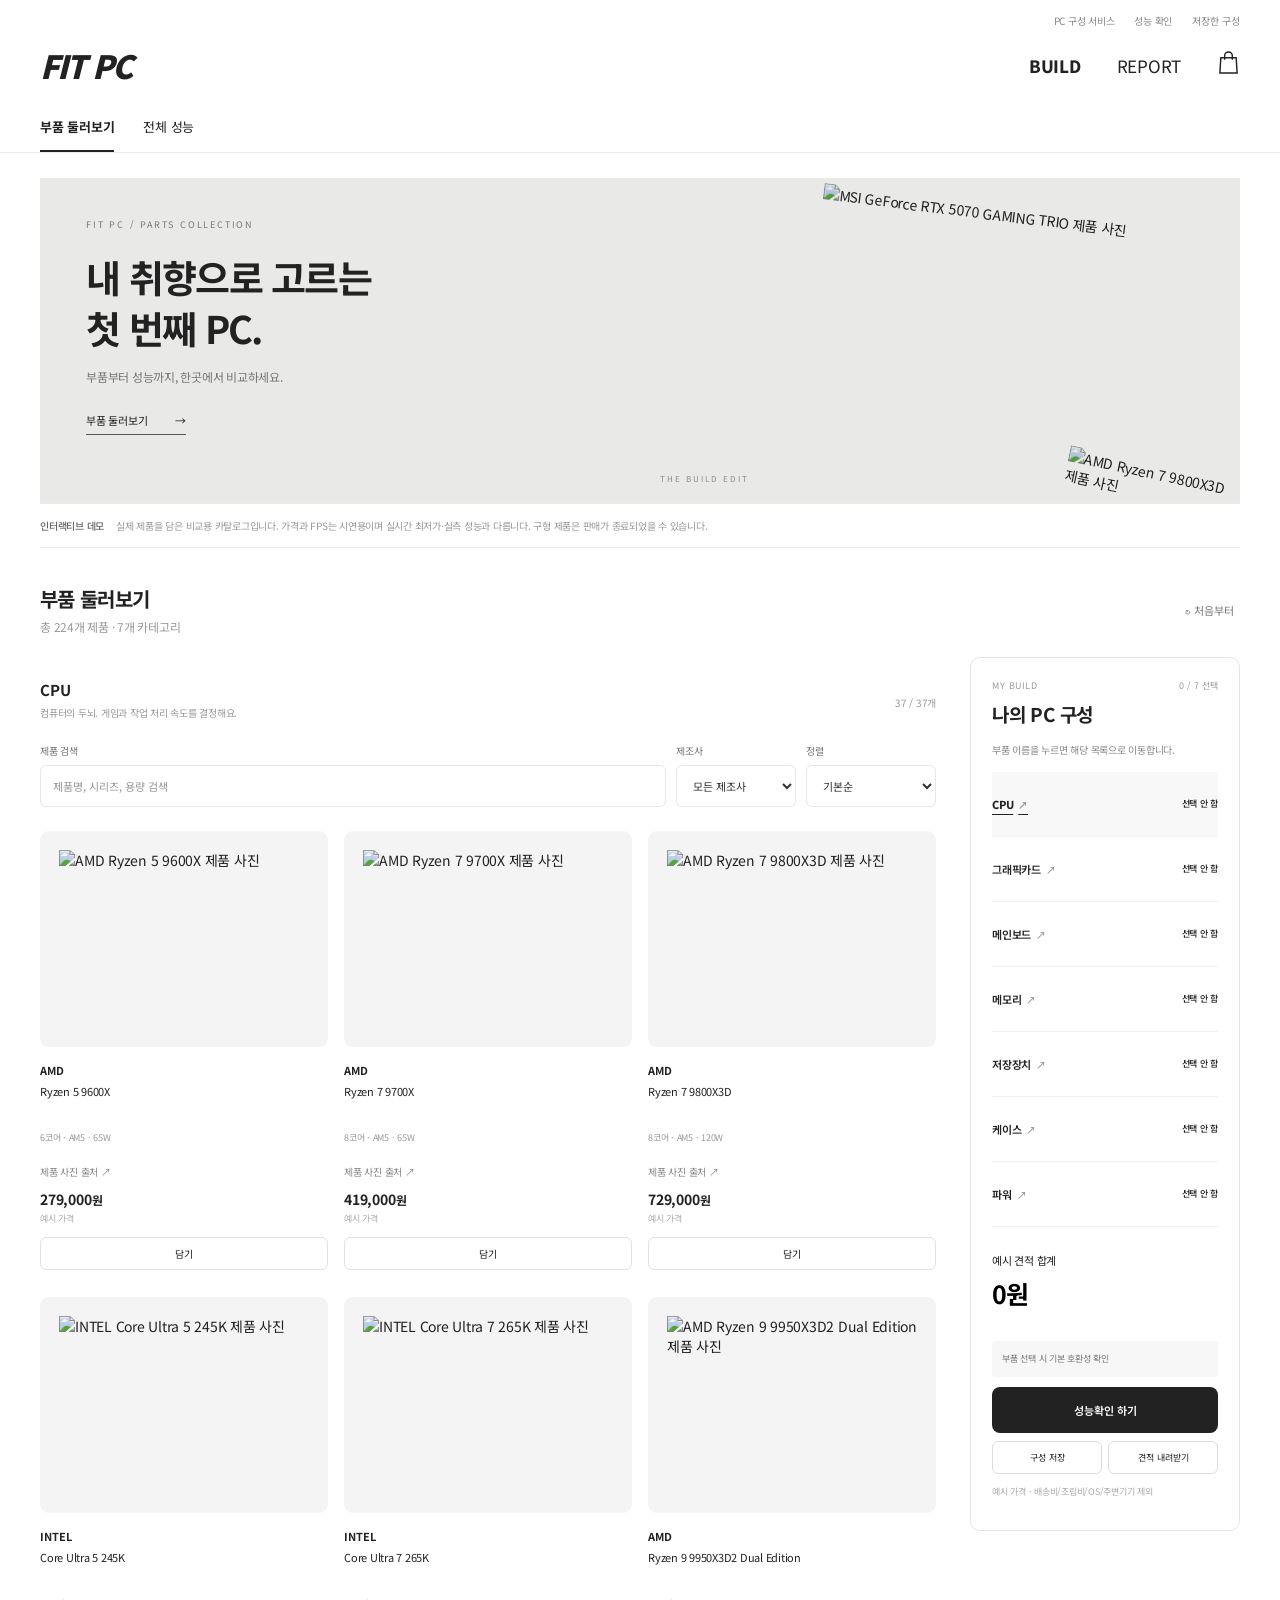
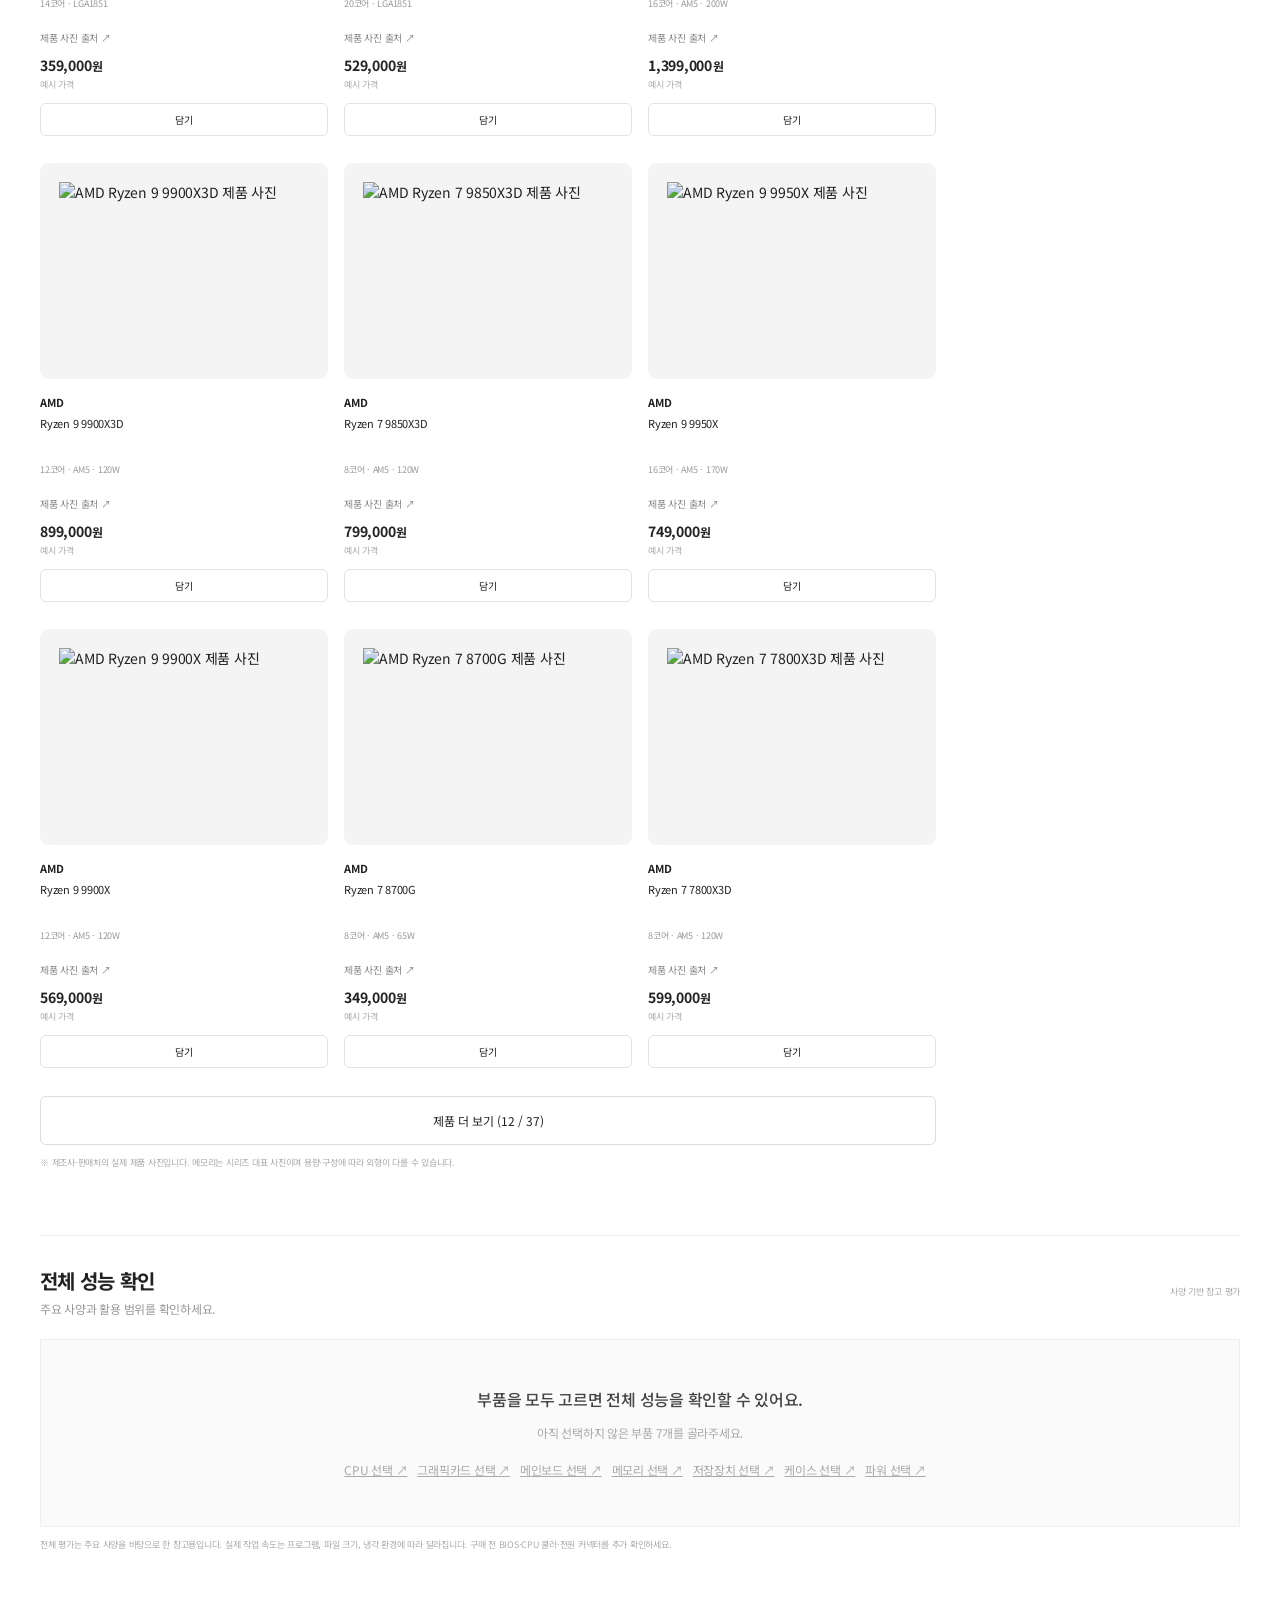
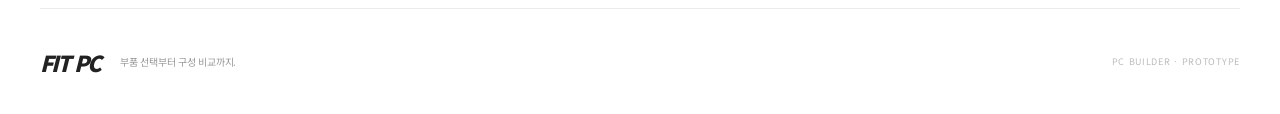
==== index.html @ c2342e5c "Add FIT PC builder and performance overview" ====
<!doctype html><html lang="ko"><head><meta charset="UTF-8"><meta name="viewport" content="width=device-width,initial-scale=1"><title>FIT PC — 나에게 맞는 컴퓨터</title><meta name="description" content="부품 선택부터 게임 성능까지, 나에게 맞는 컴퓨터를 한눈에 구성하세요."><link rel="stylesheet" href="shop.css"></head><body>
<div class="utility"><span>PC 구성 서비스</span><a href="#analysis">성능 확인</a><button id="load">저장한 구성</button></div><header><a class="logo" href="#">FIT PC</a><nav><a class="current" href="#builder">BUILD</a><a href="#analysis">REPORT</a><a href="#selected" aria-label="나의 구성 보기"><svg width="23" height="25" viewBox="0 0 24 26" fill="none" stroke="currentColor" stroke-width="1.5"><path d="M4 8h16l1 16H3L4 8Z"/><path d="M8 10V6a4 4 0 0 1 8 0v4"/></svg></a></nav></header><div class="subnav"><a class="current" href="#builder">부품 둘러보기</a><a href="#analysis">전체 성능</a></div><main><section class="hero"><div class="hero-copy"><p class="edition">FIT PC / PARTS COLLECTION</p><h1>내 취향으로 고르는<br>첫 번째 PC.</h1><p>부품부터 성능까지, 한곳에서 비교하세요.</p><a href="#builder">부품 둘러보기 <span>→</span></a></div><div class="hero-products"><img class="banner-gpu" src="images/gpu-2-photo.png" alt="MSI GeForce RTX 5070 GAMING TRIO 제품 사진"><img class="banner-cpu" src="images/cpu-2-photo.png" alt="AMD Ryzen 7 9800X3D 제품 사진"><span>THE BUILD EDIT</span></div></section><div class="demo"><b>인터랙티브 데모</b><span>실제 제품을 담은 비교용 카탈로그입니다. 가격과 FPS는 시연용이며 실시간 최저가·실측 성능과 다릅니다. 구형 제품은 판매가 종료되었을 수 있습니다.</span></div>

<section id="builder"><div class="section-title"><div><span class="step">01</span><h2>부품 둘러보기</h2><p><span id="catalogSize"></span></p></div><button class="text-button" id="reset">↻ 처음부터</button></div><div class="build-layout"><div id="catalogPanel"><div class="catalog-heading"><div><h3 id="categoryTitle" tabindex="-1"></h3><p id="categoryHelp"></p></div><span id="productCount" aria-live="polite"></span></div><div class="catalog-controls"><label class="search-field"><span>제품 검색</span><input id="productSearch" type="search" placeholder="제품명, 시리즈, 용량 검색" autocomplete="off"></label><label><span>제조사</span><select id="brandFilter"><option value="all">모든 제조사</option></select></label><label><span>정렬</span><select id="sortOrder"><option value="default">기본순</option><option value="low">가격 낮은순</option><option value="high">가격 높은순</option><option value="name">제품명순</option></select></label></div><div id="cards" class="cards"></div><button id="moreProducts" class="more-products" hidden>제품 더 보기</button><p class="caption">※ 제조사·판매처의 실제 제품 사진입니다. 메모리는 시리즈 대표 사진이며 용량·구성에 따라 외형이 다를 수 있습니다.</p></div><aside><div class="summary-head"><span>MY BUILD</span><span id="count"></span></div><h3>나의 PC 구성</h3><p class="build-hint">부품 이름을 누르면 해당 목록으로 이동합니다.</p><div id="selected"></div><div class="total"><span>예시 견적 합계</span><strong id="total"></strong></div><div id="compatibility"></div><button class="primary full" id="report">성능확인 하기</button><div class="aside-actions"><button id="save">구성 저장</button><button id="download">견적 내려받기</button></div><p class="caption">예시 가격 · 배송비/조립비/OS/주변기기 제외</p></aside></div></section>
<section id="analysis"><div class="section-title"><div><span class="step">02</span><h2>전체 성능 확인</h2><p>주요 사양과 활용 범위를 확인하세요.</p></div><span class="report-label">사양 기반 참고 평가</span></div><div id="reportContent"></div><details id="gameDetails" class="game-details" hidden><summary>게임 성능 확인<span>해상도·화질별 예시 FPS 보기</span></summary><div class="game-details-body"><div class="report-settings"><label>해상도 <select id="resolution"><option value="1080">FHD · 1920 × 1080</option><option value="1440" selected>QHD · 2560 × 1440</option><option value="2160">4K · 3840 × 2160</option></select></label><label>그래픽 설정 <select id="quality"><option value="low">낮음</option><option value="high" selected>높음</option><option value="ultra">울트라</option></select></label></div><div id="gameContent"></div><p class="caption">FPS는 시연용 계산값이며 실측 벤치마크가 아닙니다. 레이트레이싱·업스케일링·프레임 생성 미적용 가정. 드라이버·게임 버전·발열에 따라 실제 성능은 달라집니다.</p></div></details><p class="caption">전체 평가는 주요 사양을 바탕으로 한 참고용입니다. 실제 작업 속도는 프로그램, 파일 크기, 냉각 환경에 따라 달라집니다. 구매 전 BIOS·CPU 쿨러·전원 커넥터를 추가 확인하세요.</p></section>
<footer><a class="logo" href="#">FIT PC</a><p>부품 선택부터 구성 비교까지.</p><span>PC BUILDER · PROTOTYPE</span></footer></main><div id="toast" role="status"></div><script src="photos.js"></script><script src="catalog-extra.js"></script><script src="catalog-legacy.js"></script><script src="app.js"></script></body></html>
---- shop.css ----
@import url('https://fonts.googleapis.com/css2?family=Noto+Sans+KR:wght@400;500;600;700;800;900&display=swap');
:root{--ink:#222;--muted:#8a8a8a;--line:#ebebeb;--accent:#ef6253}*{box-sizing:border-box}html{scroll-behavior:smooth;scroll-padding-top:28px}body{margin:0;color:var(--ink);background:white;font:14px 'Noto Sans KR',sans-serif;letter-spacing:-.25px}button,input,select{font:inherit;color:inherit}button,a,select,input{touch-action:manipulation}button{cursor:pointer}a{text-decoration:none;color:inherit}button:focus-visible,a:focus-visible,input:focus-visible,select:focus-visible{outline:2px solid #555;outline-offset:4px}button{background:none;border:0}header,.utility,.subnav,main{max-width:1280px;margin:auto;padding-left:40px;padding-right:40px}.utility{display:flex;justify-content:flex-end;gap:20px;padding-top:10px;font-size:10px;color:#888;align-items:center;height:30px}.utility button{font-size:10px;color:#888;padding:0}header{display:flex;justify-content:space-between;align-items:center;height:70px}.logo{font-size:32px;letter-spacing:-1.8px;font-style:italic;font-weight:900;line-height:1}nav{display:flex;align-items:center;gap:36px;font-size:17px}nav .current{font-weight:800}.subnav{display:flex;gap:29px;height:53px;align-items:stretch;font-size:13px}.subnav a{display:flex;align-items:center;position:relative}.subnav .current{font-weight:700}.subnav .current:after{content:'';height:3px;background:#222;position:absolute;bottom:0;left:0;right:0}.subnav:after{content:'';position:absolute;left:0;right:0;top:152px;border-bottom:1px solid var(--line)}.hero{margin-top:25px;height:325px;background:#e9e9e7;display:grid;grid-template-columns:1fr 1fr;position:relative;overflow:hidden}.hero-copy{padding:40px 0 35px 46px;position:relative;z-index:1}.edition{font-size:9px;letter-spacing:1.8px;margin:0 0 20px;color:#777}h1{font-size:38px;letter-spacing:-1.7px;line-height:1.35;margin:0 0 14px;font-weight:700}.hero-copy>p:not(.edition){font-size:12px;color:#777;margin-bottom:24px}.hero-copy>a{font-size:11px;border-bottom:1px solid #555;padding-bottom:6px}.hero-copy>a span{margin-left:25px}.hero-products{position:relative}.banner-gpu{position:absolute;width:410px;top:30px;right:8px;transform:rotate(7deg)}.banner-cpu{position:absolute;width:175px;bottom:0;right:0;transform:rotate(12deg)}.hero-products>span{position:absolute;bottom:19px;left:20px;font-size:8px;letter-spacing:2px;color:#8a8a86}.category-rail{display:grid;grid-template-columns:repeat(7,minmax(0,1fr));gap:18px;padding:30px 45px}.category-rail button{padding:0;font-size:11px}.category-rail button>span{display:block;background:#f6f6f6;border-radius:50%;aspect-ratio:1;max-width:86px;margin:0 auto 10px;overflow:hidden}.category-rail img{width:100%;height:100%;object-fit:contain;transform:scale(.97)}.category-rail button:hover>span{background:#eaeaea}.demo{display:flex;gap:12px;border-top:1px solid var(--line);border-bottom:1px solid var(--line);padding:13px 0;font-size:10px;color:#999;line-height:1.7}.demo b{color:#666;font-weight:500;white-space:nowrap}.preferences{margin:35px 0 43px}.preferences>div:first-child{display:flex;gap:10px}.step{display:none}h2{font-size:20px;margin:0;letter-spacing:-.7px}h3{font-size:17px;margin:0}.pref-grid{display:grid;grid-template-columns:1.1fr 1fr 1fr 1fr;gap:20px;margin-top:20px}label{font-size:11px;color:#777;display:block}select{display:block;width:100%;border:1px solid #e1e1e1;border-radius:6px;background:white;padding:11px 13px;margin-top:9px;font-size:11px;color:#333}.budget-label{display:flex;align-items:center;justify-content:space-between;margin:7px 0}.budget-label strong{font-size:18px;color:#222}.budget-label>span{font-size:10px;color:#aaa}input[type=range]{width:100%;accent-color:#222;height:4px;margin-top:7px}.section-title{display:flex;align-items:center;justify-content:space-between;margin-bottom:22px}.section-title p{color:#999;font-size:12px;margin:5px 0 0}.text-button{font-size:11px;color:#777}.build-layout{display:grid;grid-template-columns:minmax(0,1fr) 270px;gap:34px}.build-layout>div{min-width:0}.tabs{display:flex;gap:21px;border-bottom:1px solid var(--line);overflow:auto;scrollbar-width:none}.tabs button{white-space:nowrap;padding:0 0 14px;font-size:12px;color:#888;position:relative}.tabs button.active{font-weight:700;color:#222}.tabs button.active:after{content:'';position:absolute;bottom:0;left:0;right:0;height:2px;background:#222}.tick{font-size:9px;margin-left:3px;color:#222}.catalog-heading{display:flex;align-items:center;justify-content:space-between;margin:22px 0 18px}.catalog-heading h3{font-size:15px}.catalog-heading p{color:#999;font-size:10px;margin:5px 0}.catalog-heading>span{font-size:10px;color:#999}.cards{display:grid;grid-template-columns:repeat(3,minmax(0,1fr));gap:27px 16px}.card{min-width:0;position:relative}.product-art{background:#f4f4f4;aspect-ratio:1;border-radius:9px;overflow:hidden;margin-bottom:12px;position:relative;border:1px solid transparent;display:flex;align-items:center;justify-content:center}.product-art img{width:100%;height:100%;object-fit:contain;transition:transform .2s}.card:hover .product-art img{transform:scale(1.05)}.card.chosen .product-art{border-color:#777;background:#efefef}.card.chosen .product-art:after{content:'✓';position:absolute;right:10px;top:10px;border-radius:50%;background:#222;color:white;width:20px;height:20px;text-align:center;line-height:20px;font-size:11px}.brand{font-size:11px;font-weight:700;letter-spacing:0;color:#222}.card h4{font-size:11px;font-weight:400;margin:5px 0 4px;line-height:1.6;min-height:35px}.spec{font-size:9px;color:#999;min-height:26px;line-height:1.7}.price{font-size:14px;font-weight:700;margin:10px 0 2px}.price small{font-size:12px;margin-left:1px;font-weight:700}.price:after{content:'예시 가격';display:block;color:#aaa;font-size:9px;font-weight:400;margin-top:3px}.card button{border:1px solid #e2e2e2;border-radius:6px;width:100%;padding:8px;font-size:10px;margin-top:10px}.card button:hover{border-color:#222}.card.chosen button{background:#222;border-color:#222;color:white}.caption{font-size:9px;color:#aaa;line-height:1.9}.cards+.caption{margin-top:20px}aside{border:1px solid #e5e5e5;border-radius:10px;padding:21px;align-self:start;position:sticky;top:20px}.summary-head{font-size:9px;color:#999;display:flex;justify-content:space-between;margin-bottom:8px;letter-spacing:.5px}.summary-head span:last-child{letter-spacing:0}aside h3{font-size:19px;margin-bottom:20px}.selected-row{display:flex;gap:5px;align-items:center;border-bottom:1px solid #f2f2f2;padding:12px 0}.selected-row>span{font-size:9px;width:47px;color:#999;flex-shrink:0}.selected-row strong{font-size:9px;flex:1;font-weight:500;text-align:right;line-height:1.7}.selected-row button{padding:0;color:#aaa}.total{padding:22px 0 15px}.total>span{font-size:11px}.total>strong{display:block;font-size:25px;color:var(--accent);margin:6px 0;letter-spacing:-.8px}.meter{background:#f0f0f0;height:3px;border-radius:3px;overflow:hidden;margin:12px 0}.meter>div{height:100%}.total>small{font-size:9px;color:#999}.compat{background:#f7f7f7;border-radius:4px;padding:10px;font-size:9px;color:#777;line-height:1.8;margin-bottom:8px}.compat.warn{background:#fff5f3;color:#bb6558}.primary{display:flex;align-items:center;justify-content:center;background:#222;color:white;border-radius:8px;padding:15px;font-size:11px;font-weight:600}.full{width:100%;margin-top:10px}.aside-actions{display:flex;gap:6px;margin-top:8px}.aside-actions button{border:1px solid #ddd;border-radius:6px;flex:1;padding:9px 0;font-size:9px}.aside-actions button:hover{background:#f5f5f5}#analysis{margin-top:55px;border-top:1px solid var(--line);padding-top:30px}#analysis .section-title label{min-width:110px}.empty-report{text-align:center;background:#fafafa;border:1px solid #eee;padding:45px 20px;color:#aaa;font-size:12px;line-height:1.8}.empty-report b{display:block;font-size:16px;color:#444;margin-bottom:8px;font-weight:500}.report-grid{display:grid;grid-template-columns:1.1fr 1fr;gap:35px}.games,.review{border:1px solid #eee;border-radius:8px;padding:25px}.games h3,.review h3{font-size:15px;margin-bottom:10px}.report-label{font-size:9px;color:#aaa;font-weight:400}.game{margin:23px 0}.game-head{display:flex;align-items:center;justify-content:space-between;font-size:11px}.game-head strong{font-size:16px}.game-head small{font-size:9px;font-weight:400;color:#aaa}.game-bar{height:4px;background:#f1f1f1;margin-top:10px;border-radius:4px}.game-bar div{height:100%;background:#555;border-radius:4px}.review ol{list-style:none;counter-reset:lines;padding:0;margin:0}.review li{counter-increment:lines;padding:13px 0;border-bottom:1px solid #eee;font-size:11px;line-height:1.8;display:flex;gap:12px}.review li:last-child{border:0}.review li:before{content:'0' counter(lines);font-size:9px;color:#aaa}footer{border-top:1px solid var(--line);display:flex;align-items:center;gap:20px;padding:35px 0;margin-top:55px}footer .logo{font-size:22px}footer p{font-size:10px;color:#999}footer>span{margin-left:auto;font-size:9px;color:#bbb;letter-spacing:.7px}#toast{position:fixed;bottom:25px;left:50%;transform:translateX(-50%);background:#222;color:white;padding:13px 24px;border-radius:6px;z-index:20;font-size:11px;display:none;max-width:90%;text-align:center}#toast.show{display:block}@media(min-width:1400px){.hero{height:350px}.banner-gpu{width:450px}.hero-copy{padding-top:48px}}@media(max-width:1000px){.build-layout{grid-template-columns:minmax(0,1fr) 245px;gap:23px}.tabs{gap:16px}.cards{grid-template-columns:repeat(2,minmax(0,1fr))}.hero{height:300px}.hero-copy{padding-left:30px}h1{font-size:33px}.banner-gpu{width:330px;top:50px;right:-20px}.banner-cpu{width:145px}.category-rail{padding:25px 10px;gap:14px}.pref-grid{gap:14px}}@media(max-width:650px){header,.utility,.subnav,main{padding-left:20px;padding-right:20px}.utility{height:27px;font-size:9px;gap:15px}.utility button{font-size:9px}.utility>span{display:none}header{height:59px}.logo{font-size:29px}nav{font-size:13px;gap:20px}nav svg{width:20px}.subnav{height:47px;font-size:12px;gap:25px}.subnav:after{top:132px}.hero{margin-top:18px;height:265px;grid-template-columns:1fr .5fr}.hero-copy{padding:30px 0 0 24px}.edition{font-size:7px;letter-spacing:.8px;margin-bottom:17px}h1{font-size:27px;letter-spacing:-1px}.hero-copy>p:not(.edition){font-size:10px;max-width:170px;line-height:1.8;margin-bottom:20px}.hero-copy>a{font-size:10px}.banner-gpu{width:230px;top:125px;right:-52px;transform:rotate(-7deg);opacity:.95}.banner-cpu{width:100px;bottom:105px;right:-9px}.hero-products>span{display:none}.category-rail{display:flex;gap:17px;overflow-x:auto;padding:22px 0;scrollbar-width:none}.category-rail button{flex:0 0 58px;font-size:10px}.category-rail button>span{height:58px;width:58px;margin-bottom:8px}.demo{font-size:9px;gap:9px;padding:11px 0}.demo b{font-size:9px}.preferences{margin:29px 0 35px}.pref-grid{grid-template-columns:1fr 1fr;gap:20px 16px}h2{font-size:18px}.section-title p{font-size:11px}.build-layout{grid-template-columns:1fr;gap:28px}.cards{grid-template-columns:repeat(2,minmax(0,1fr));gap:26px 14px}.tabs{gap:22px}.tabs button{font-size:11px}.product-art{border-radius:7px}.card h4{font-size:11px}.catalog-heading{margin:20px 0 15px}.catalog-heading p{max-width:245px;line-height:1.8}.catalog-heading>span{white-space:nowrap}.price{font-size:14px}.card button{padding:10px}aside{position:static;padding:22px}.selected-row>span{font-size:11px;width:65px}.selected-row strong{font-size:11px}.selected-row button{padding:3px}.summary-head{font-size:10px}.compat{font-size:10px}.total>strong{font-size:29px}.aside-actions button{font-size:11px;padding:11px}.primary{font-size:12px}.report-grid{grid-template-columns:1fr;gap:15px}#analysis{margin-top:38px}#analysis .section-title{align-items:flex-start;gap:12px}#analysis .section-title label{min-width:85px;font-size:9px}#analysis select{padding:8px;font-size:10px;margin-top:5px}.games,.review{padding:21px}footer{gap:10px;flex-wrap:wrap;padding:30px 0}footer>span{display:none}footer p{font-size:9px}}

/* Product photography */
.total>strong{color:#000}.product-art img{object-fit:contain;padding:18px;box-sizing:border-box;mix-blend-mode:multiply}.category-rail img{object-fit:contain;padding:8px;box-sizing:border-box;mix-blend-mode:multiply}.photo-source{display:block;font-size:10px;color:#888;margin:8px 0;text-decoration:none}.photo-source:hover{color:#222;text-decoration:underline}.hero-products img{object-fit:contain;mix-blend-mode:multiply}.card h4{min-height:38px;line-height:1.4}

/* Expanded catalogue */
.catalog-controls{display:grid;grid-template-columns:minmax(0,1fr) 120px 130px;gap:10px;margin:0 0 24px;align-items:end}.catalog-controls label{display:block;min-width:0}.catalog-controls label>span{display:block;font-size:10px;color:#777;margin-bottom:7px}.catalog-controls input,.catalog-controls select{width:100%;height:42px;border:1px solid #e7e7e7;border-radius:6px;background:#fff;padding:0 12px;min-width:0;font-size:11px}.catalog-controls select{margin:0}.catalog-controls input::placeholder{color:#999}.tab-count{font-size:9px;color:#999;margin-left:5px;font-weight:400}.tabs{gap:23px}.more-products{display:block;width:100%;border:1px solid #ddd;border-radius:6px;padding:15px;margin-top:28px;font-size:12px}.more-products[hidden]{display:none}.no-products{grid-column:1/-1;text-align:center;padding:65px 12px;color:#666;background:#fafafa;border-radius:8px}.no-products p{font-size:12px}.card h4{min-height:42px;overflow-wrap:anywhere}.product-art{aspect-ratio:4/3}.product-art img{height:100%;width:100%}#productCount{font-variant-numeric:tabular-nums}.cards{align-items:start}@media(max-width:680px){.catalog-controls{grid-template-columns:1fr 1fr;gap:12px}.search-field{grid-column:1/-1}.catalog-controls input,.catalog-controls select{font-size:12px;height:42px}.tabs{gap:18px}.tab-count{font-size:8px;margin-left:3px}.card h4{min-height:46px}.product-art img{padding:10px}}

/* Direct-to-parts flow */
#builder{margin-top:36px}.report-settings{display:flex;gap:16px;align-items:end}.report-settings label{display:flex;flex-direction:column;gap:7px;font-size:11px;color:#666}.report-settings select{width:170px;margin:0}#analysis .section-title{gap:20px;flex-wrap:wrap}.total{padding-bottom:24px}@media(max-width:680px){#builder{margin-top:26px}.report-settings{width:100%;gap:12px}.report-settings label{flex:1;min-width:0}.report-settings select{width:100%;font-size:11px}#analysis .section-title label{font-size:10px}}

/* Build navigation and performance overview */
.selected-row .part-link{flex:0 0 78px;font-size:11px;font-weight:600;padding:12px 4px 12px 0;display:flex;align-items:center;gap:5px;white-space:nowrap}.part-link>span{font-size:10px;color:#999}.part-link:hover{text-decoration:underline}.current-part .part-link{font-weight:800;text-decoration:underline;text-underline-offset:5px}.current-part{background:#f8f8f8}.selected-row strong{min-width:0;overflow-wrap:anywhere}.selected-row button[data-remove]{flex:0 0 20px;padding:4px}.build-hint{font-size:10px;line-height:1.7;color:#888;margin:-6px 0 14px}#catalogPanel{scroll-margin-top:24px}#categoryTitle:focus{outline:none}.overview-grid{display:grid;grid-template-columns:repeat(3,minmax(0,1fr));gap:14px;margin-bottom:20px}.overview-card{padding:24px;border:1px solid #e8e8e8;border-radius:8px}.overview-card>span{font-size:11px;color:#888}.overview-card h3{font-size:20px;margin:10px 0}.overview-card p{font-size:12px;line-height:1.9;color:#666;margin:0}.quick-review{padding:26px;background:#f7f7f7;border-radius:8px}.quick-review h3{margin:0 0 16px;font-size:18px}.quick-review ol{margin:0;padding-left:20px}.quick-review li{padding:6px 0;font-size:13px;line-height:1.9}.game-details{margin-top:20px;border:1px solid #e5e5e5;border-radius:8px}.game-details[hidden]{display:none}.game-details summary{cursor:pointer;padding:22px;font-weight:700;font-size:15px}.game-details summary>span{font-weight:400;font-size:11px;color:#888;margin-left:15px}.game-details-body{padding:0 22px 22px}.game-details .report-settings{margin:0 0 22px;justify-content:flex-start}.game-details .games{padding:0;border:0}.game-details .games h3{margin-top:0}.game-context{font-size:11px;color:#888;margin:12px 0}.empty-report a{display:inline-block;margin:16px 10px 0 0;text-decoration:underline;font-size:12px}.overview-note{font-size:11px;color:#888;margin:0 0 15px}@media(max-width:680px){.build-layout aside{grid-row:1}.overview-grid{grid-template-columns:1fr 1fr;gap:10px}.overview-card{padding:17px}.overview-card h3{font-size:17px}.overview-card p{font-size:11px}.game-details summary>span{display:block;margin:8px 0 0 17px}.quick-review{padding:20px}.quick-review li{font-size:12px}.selected-row .part-link{flex-basis:85px;font-size:12px}.build-hint{font-size:11px}}
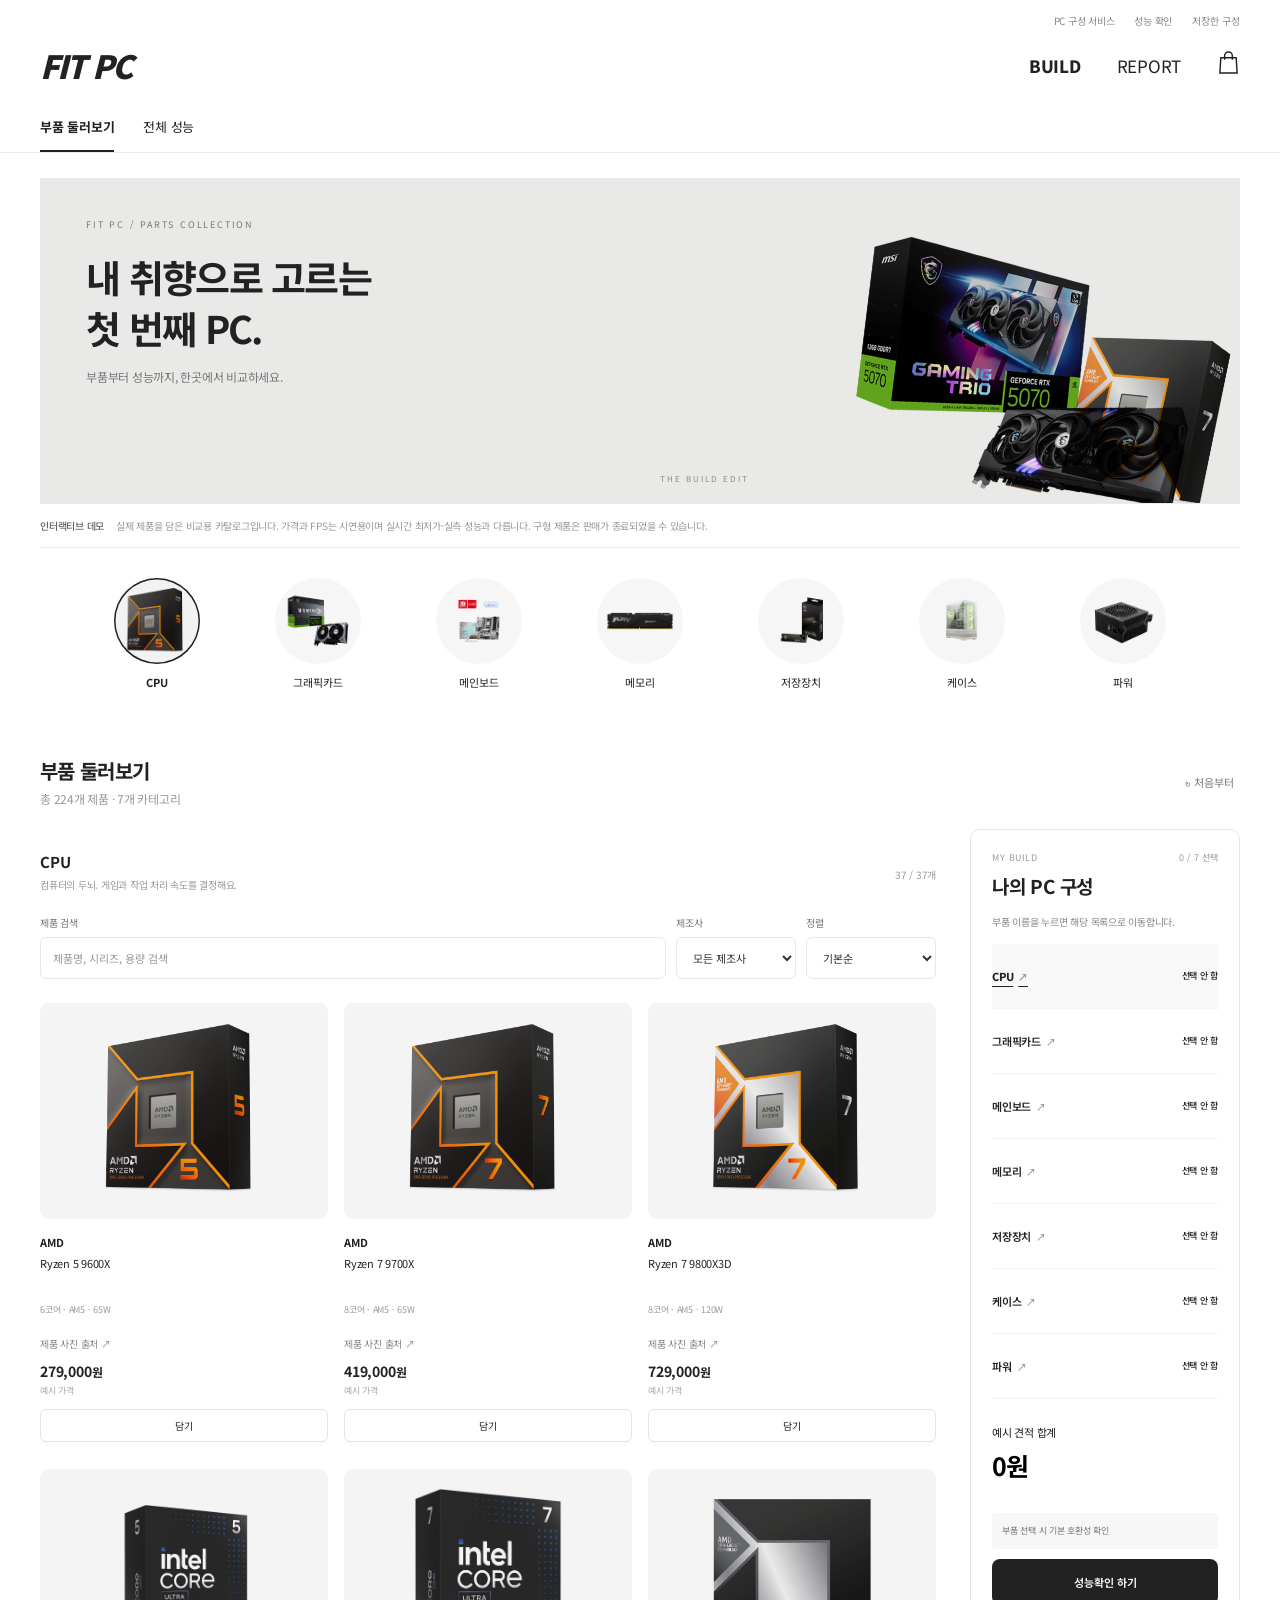
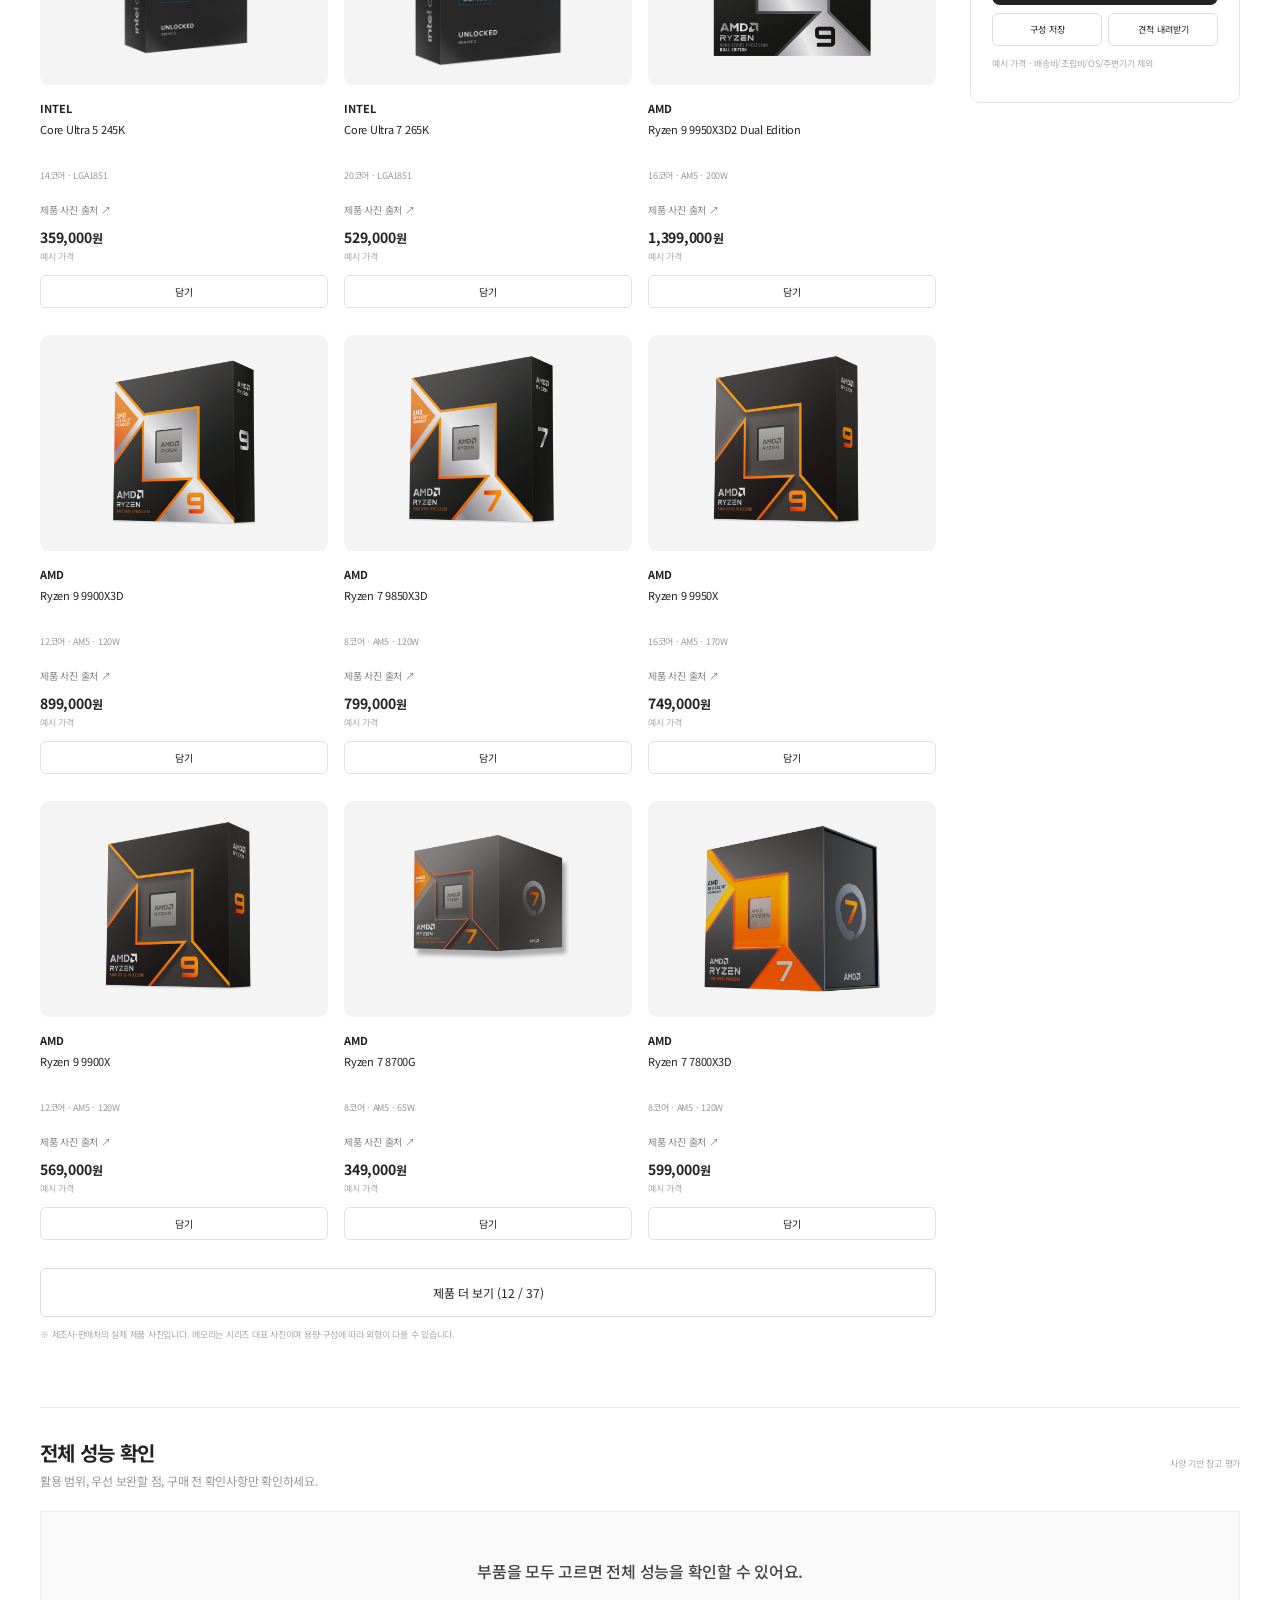
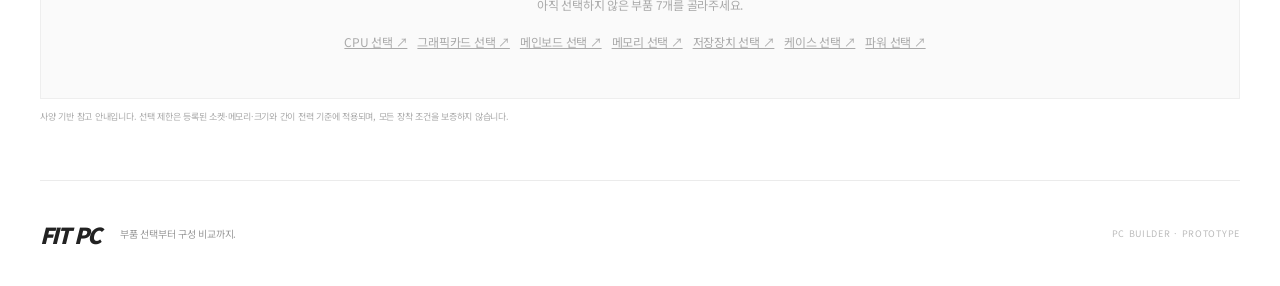
==== commit 71f13090: "Update FIT PC with 3D product details, seller prices and size compatibility checks" ====
--- a/index.html
+++ b/index.html
@@ -1,7 +1,8 @@
 <!doctype html><html lang="ko"><head><meta charset="UTF-8"><meta name="viewport" content="width=device-width,initial-scale=1"><title>FIT PC — 나에게 맞는 컴퓨터</title><meta name="description" content="부품 선택부터 게임 성능까지, 나에게 맞는 컴퓨터를 한눈에 구성하세요."><link rel="stylesheet" href="shop.css"></head><body>
-<div class="utility"><span>PC 구성 서비스</span><a href="#analysis">성능 확인</a><button id="load">저장한 구성</button></div><header><a class="logo" href="#">FIT PC</a><nav><a class="current" href="#builder">BUILD</a><a href="#analysis">REPORT</a><a href="#selected" aria-label="나의 구성 보기"><svg width="23" height="25" viewBox="0 0 24 26" fill="none" stroke="currentColor" stroke-width="1.5"><path d="M4 8h16l1 16H3L4 8Z"/><path d="M8 10V6a4 4 0 0 1 8 0v4"/></svg></a></nav></header><div class="subnav"><a class="current" href="#builder">부품 둘러보기</a><a href="#analysis">전체 성능</a></div><main><section class="hero"><div class="hero-copy"><p class="edition">FIT PC / PARTS COLLECTION</p><h1>내 취향으로 고르는<br>첫 번째 PC.</h1><p>부품부터 성능까지, 한곳에서 비교하세요.</p><a href="#builder">부품 둘러보기 <span>→</span></a></div><div class="hero-products"><img class="banner-gpu" src="images/gpu-2-photo.png" alt="MSI GeForce RTX 5070 GAMING TRIO 제품 사진"><img class="banner-cpu" src="images/cpu-2-photo.png" alt="AMD Ryzen 7 9800X3D 제품 사진"><span>THE BUILD EDIT</span></div></section><div class="demo"><b>인터랙티브 데모</b><span>실제 제품을 담은 비교용 카탈로그입니다. 가격과 FPS는 시연용이며 실시간 최저가·실측 성능과 다릅니다. 구형 제품은 판매가 종료되었을 수 있습니다.</span></div>
+<div class="utility"><span>PC 구성 서비스</span><a href="#analysis">성능 확인</a><button id="load">저장한 구성</button></div><header><a class="logo" href="#">FIT PC</a><nav><a class="current" href="#builder">BUILD</a><a href="#analysis">REPORT</a><a href="#selected" aria-label="나의 구성 보기"><svg width="23" height="25" viewBox="0 0 24 26" fill="none" stroke="currentColor" stroke-width="1.5"><path d="M4 8h16l1 16H3L4 8Z"/><path d="M8 10V6a4 4 0 0 1 8 0v4"/></svg></a></nav></header><div class="subnav"><a class="current" href="#builder">부품 둘러보기</a><a href="#analysis">전체 성능</a></div><main><section class="hero"><div class="hero-copy"><p class="edition">FIT PC / PARTS COLLECTION</p><h1>내 취향으로 고르는<br>첫 번째 PC.</h1><p>부품부터 성능까지, 한곳에서 비교하세요.</p></div><div class="hero-products"><img class="banner-gpu" src="images/gpu-2-photo.png" alt="MSI GeForce RTX 5070 GAMING TRIO 제품 사진"><img class="banner-cpu" src="images/cpu-2-photo.png" alt="AMD Ryzen 7 9800X3D 제품 사진"><span>THE BUILD EDIT</span></div></section><div class="demo"><b>인터랙티브 데모</b><span>실제 제품을 담은 비교용 카탈로그입니다. 가격과 FPS는 시연용이며 실시간 최저가·실측 성능과 다릅니다. 구형 제품은 판매가 종료되었을 수 있습니다.</span></div>
 
+<nav id="categoryRail" class="category-rail" aria-label="부품 카테고리"></nav>
 <section id="builder"><div class="section-title"><div><span class="step">01</span><h2>부품 둘러보기</h2><p><span id="catalogSize"></span></p></div><button class="text-button" id="reset">↻ 처음부터</button></div><div class="build-layout"><div id="catalogPanel"><div class="catalog-heading"><div><h3 id="categoryTitle" tabindex="-1"></h3><p id="categoryHelp"></p></div><span id="productCount" aria-live="polite"></span></div><div class="catalog-controls"><label class="search-field"><span>제품 검색</span><input id="productSearch" type="search" placeholder="제품명, 시리즈, 용량 검색" autocomplete="off"></label><label><span>제조사</span><select id="brandFilter"><option value="all">모든 제조사</option></select></label><label><span>정렬</span><select id="sortOrder"><option value="default">기본순</option><option value="low">가격 낮은순</option><option value="high">가격 높은순</option><option value="name">제품명순</option></select></label></div><div id="cards" class="cards"></div><button id="moreProducts" class="more-products" hidden>제품 더 보기</button><p class="caption">※ 제조사·판매처의 실제 제품 사진입니다. 메모리는 시리즈 대표 사진이며 용량·구성에 따라 외형이 다를 수 있습니다.</p></div><aside><div class="summary-head"><span>MY BUILD</span><span id="count"></span></div><h3>나의 PC 구성</h3><p class="build-hint">부품 이름을 누르면 해당 목록으로 이동합니다.</p><div id="selected"></div><div class="total"><span>예시 견적 합계</span><strong id="total"></strong></div><div id="compatibility"></div><button class="primary full" id="report">성능확인 하기</button><div class="aside-actions"><button id="save">구성 저장</button><button id="download">견적 내려받기</button></div><p class="caption">예시 가격 · 배송비/조립비/OS/주변기기 제외</p></aside></div></section>
-<section id="analysis"><div class="section-title"><div><span class="step">02</span><h2>전체 성능 확인</h2><p>주요 사양과 활용 범위를 확인하세요.</p></div><span class="report-label">사양 기반 참고 평가</span></div><div id="reportContent"></div><details id="gameDetails" class="game-details" hidden><summary>게임 성능 확인<span>해상도·화질별 예시 FPS 보기</span></summary><div class="game-details-body"><div class="report-settings"><label>해상도 <select id="resolution"><option value="1080">FHD · 1920 × 1080</option><option value="1440" selected>QHD · 2560 × 1440</option><option value="2160">4K · 3840 × 2160</option></select></label><label>그래픽 설정 <select id="quality"><option value="low">낮음</option><option value="high" selected>높음</option><option value="ultra">울트라</option></select></label></div><div id="gameContent"></div><p class="caption">FPS는 시연용 계산값이며 실측 벤치마크가 아닙니다. 레이트레이싱·업스케일링·프레임 생성 미적용 가정. 드라이버·게임 버전·발열에 따라 실제 성능은 달라집니다.</p></div></details><p class="caption">전체 평가는 주요 사양을 바탕으로 한 참고용입니다. 실제 작업 속도는 프로그램, 파일 크기, 냉각 환경에 따라 달라집니다. 구매 전 BIOS·CPU 쿨러·전원 커넥터를 추가 확인하세요.</p></section>
-<footer><a class="logo" href="#">FIT PC</a><p>부품 선택부터 구성 비교까지.</p><span>PC BUILDER · PROTOTYPE</span></footer></main><div id="toast" role="status"></div><script src="photos.js"></script><script src="catalog-extra.js"></script><script src="catalog-legacy.js"></script><script src="app.js"></script></body></html>
+<section id="analysis"><div class="section-title"><div><span class="step">02</span><h2>전체 성능 확인</h2><p>활용 범위, 우선 보완할 점, 구매 전 확인사항만 확인하세요.</p></div><span class="report-label">사양 기반 참고 평가</span></div><div id="reportContent"></div><details id="gameDetails" class="game-details" hidden><summary>게임 성능 확인<span>해상도·화질별 예시 FPS 보기</span></summary><div class="game-details-body"><div class="report-settings"><label>해상도 <select id="resolution"><option value="1080">FHD · 1920 × 1080</option><option value="1440" selected>QHD · 2560 × 1440</option><option value="2160">4K · 3840 × 2160</option></select></label><label>그래픽 설정 <select id="quality"><option value="low">낮음</option><option value="high" selected>높음</option><option value="ultra">울트라</option></select></label></div><div id="gameContent"></div><p class="caption">FPS는 시연용 계산값이며 실측 벤치마크가 아닙니다. 레이트레이싱·업스케일링·프레임 생성 미적용 가정. 드라이버·게임 버전·발열에 따라 실제 성능은 달라집니다.</p></div></details><p class="caption">사양 기반 참고 안내입니다. 선택 제한은 등록된 소켓·메모리·크기와 간이 전력 기준에 적용되며, 모든 장착 조건을 보증하지 않습니다.</p></section>
+<footer><a class="logo" href="#">FIT PC</a><p>부품 선택부터 구성 비교까지.</p><span>PC BUILDER · PROTOTYPE</span></footer></main><div id="toast" role="status"></div><script src="photos.js"></script><script src="catalog-extra.js"></script><script src="catalog-legacy.js"></script><script src="catalog.js"></script><script src="product-data.js"></script><script src="app.js"></script></body></html>
 
--- a/shop.css
+++ b/shop.css
@@ -12,3 +12,9 @@
 
 /* Build navigation and performance overview */
 .selected-row .part-link{flex:0 0 78px;font-size:11px;font-weight:600;padding:12px 4px 12px 0;display:flex;align-items:center;gap:5px;white-space:nowrap}.part-link>span{font-size:10px;color:#999}.part-link:hover{text-decoration:underline}.current-part .part-link{font-weight:800;text-decoration:underline;text-underline-offset:5px}.current-part{background:#f8f8f8}.selected-row strong{min-width:0;overflow-wrap:anywhere}.selected-row button[data-remove]{flex:0 0 20px;padding:4px}.build-hint{font-size:10px;line-height:1.7;color:#888;margin:-6px 0 14px}#catalogPanel{scroll-margin-top:24px}#categoryTitle:focus{outline:none}.overview-grid{display:grid;grid-template-columns:repeat(3,minmax(0,1fr));gap:14px;margin-bottom:20px}.overview-card{padding:24px;border:1px solid #e8e8e8;border-radius:8px}.overview-card>span{font-size:11px;color:#888}.overview-card h3{font-size:20px;margin:10px 0}.overview-card p{font-size:12px;line-height:1.9;color:#666;margin:0}.quick-review{padding:26px;background:#f7f7f7;border-radius:8px}.quick-review h3{margin:0 0 16px;font-size:18px}.quick-review ol{margin:0;padding-left:20px}.quick-review li{padding:6px 0;font-size:13px;line-height:1.9}.game-details{margin-top:20px;border:1px solid #e5e5e5;border-radius:8px}.game-details[hidden]{display:none}.game-details summary{cursor:pointer;padding:22px;font-weight:700;font-size:15px}.game-details summary>span{font-weight:400;font-size:11px;color:#888;margin-left:15px}.game-details-body{padding:0 22px 22px}.game-details .report-settings{margin:0 0 22px;justify-content:flex-start}.game-details .games{padding:0;border:0}.game-details .games h3{margin-top:0}.game-context{font-size:11px;color:#888;margin:12px 0}.empty-report a{display:inline-block;margin:16px 10px 0 0;text-decoration:underline;font-size:12px}.overview-note{font-size:11px;color:#888;margin:0 0 15px}@media(max-width:680px){.build-layout aside{grid-row:1}.overview-grid{grid-template-columns:1fr 1fr;gap:10px}.overview-card{padding:17px}.overview-card h3{font-size:17px}.overview-card p{font-size:11px}.game-details summary>span{display:block;margin:8px 0 0 17px}.quick-review{padding:20px}.quick-review li{font-size:12px}.selected-row .part-link{flex-basis:85px;font-size:12px}.build-hint{font-size:11px}}
+
+.category-rail button[aria-pressed="true"]{font-weight:700}.category-rail button[aria-pressed="true"]>span{box-shadow:inset 0 0 0 1.5px #222;background:#f2f2f2}.category-rail button{min-height:44px}.category-rail button:focus-visible{outline-offset:5px}
+
+.blocked-reason{font-size:11px;line-height:1.7;color:#a33b30;margin:12px 0;overflow-wrap:anywhere}.card button:disabled{cursor:not-allowed;background:#f0f0f0;color:#777;border-color:#e7e7e7}.compat.warn{overflow-wrap:anywhere}.quick-review li{padding:10px 0}
+
+a.product-art{display:block}.product-detail-link:hover h4,.card h4 a:hover{text-decoration:underline}.card h4 a{display:block}
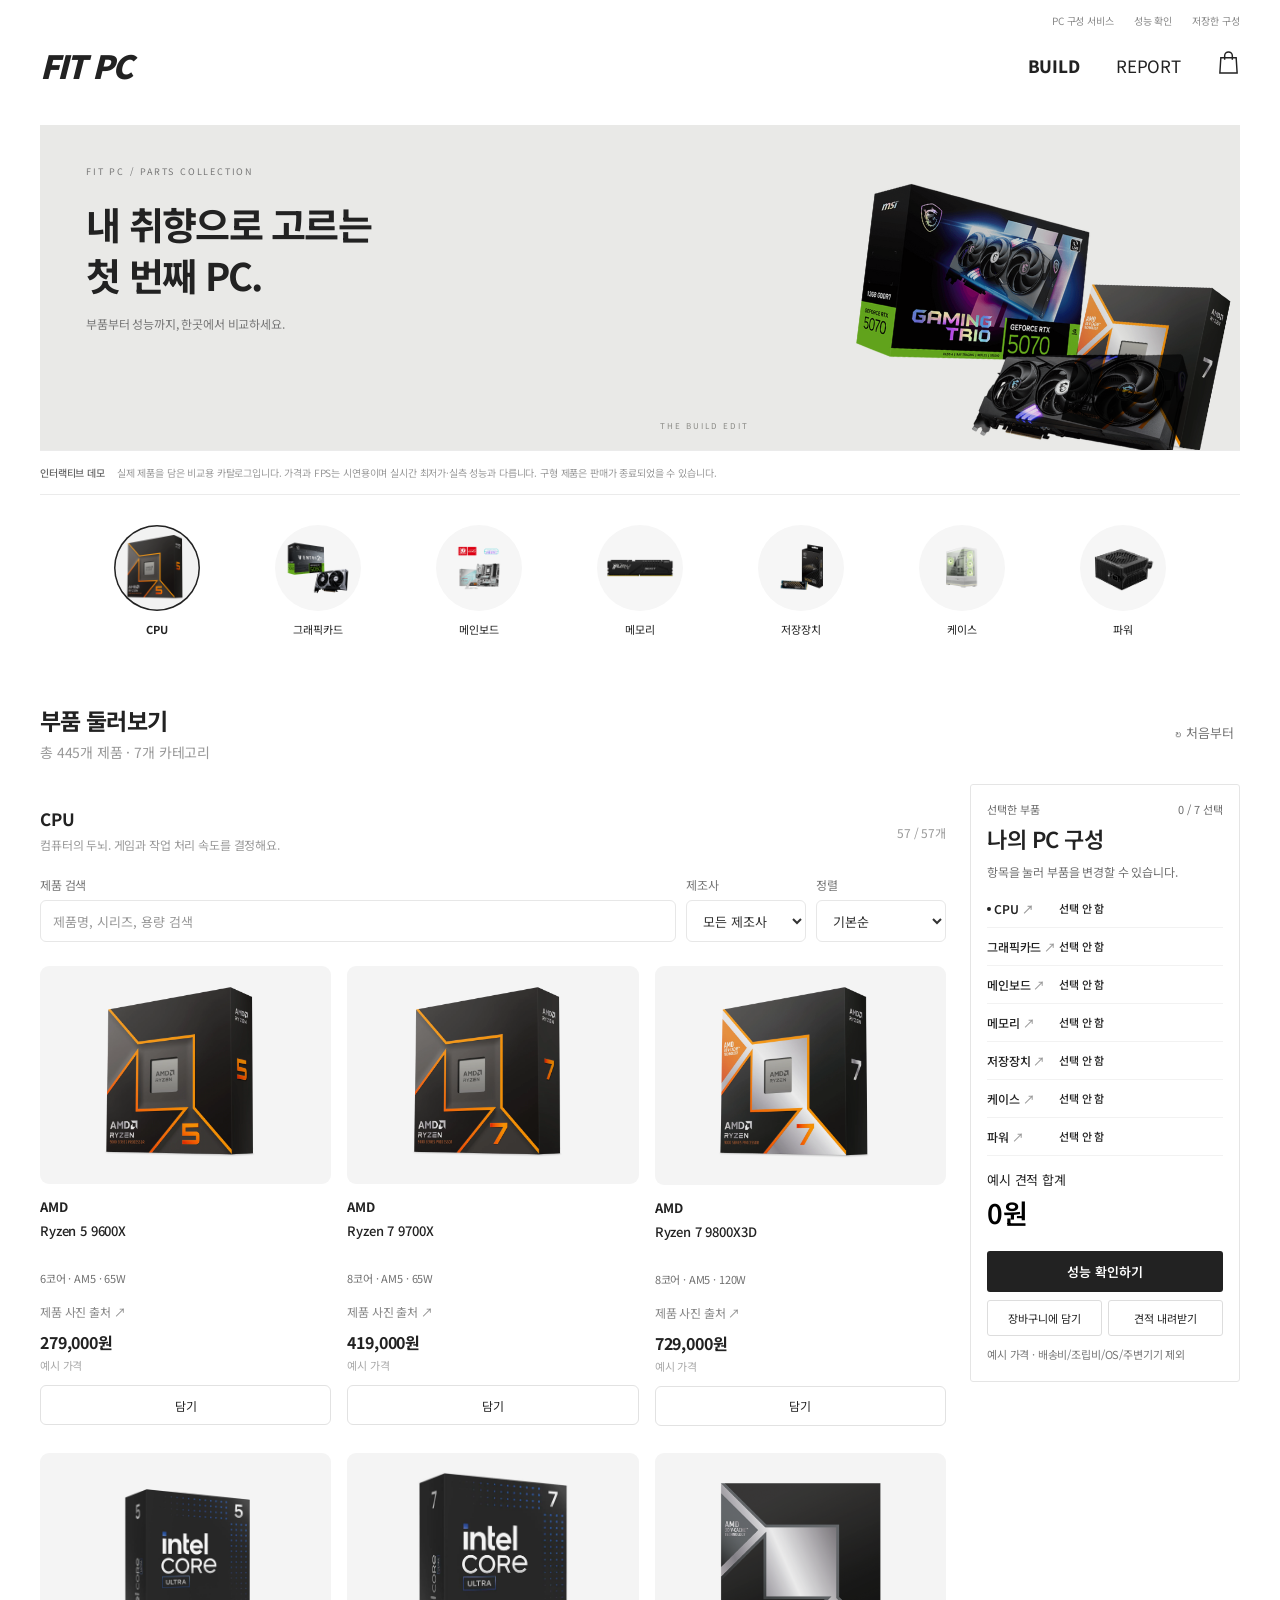
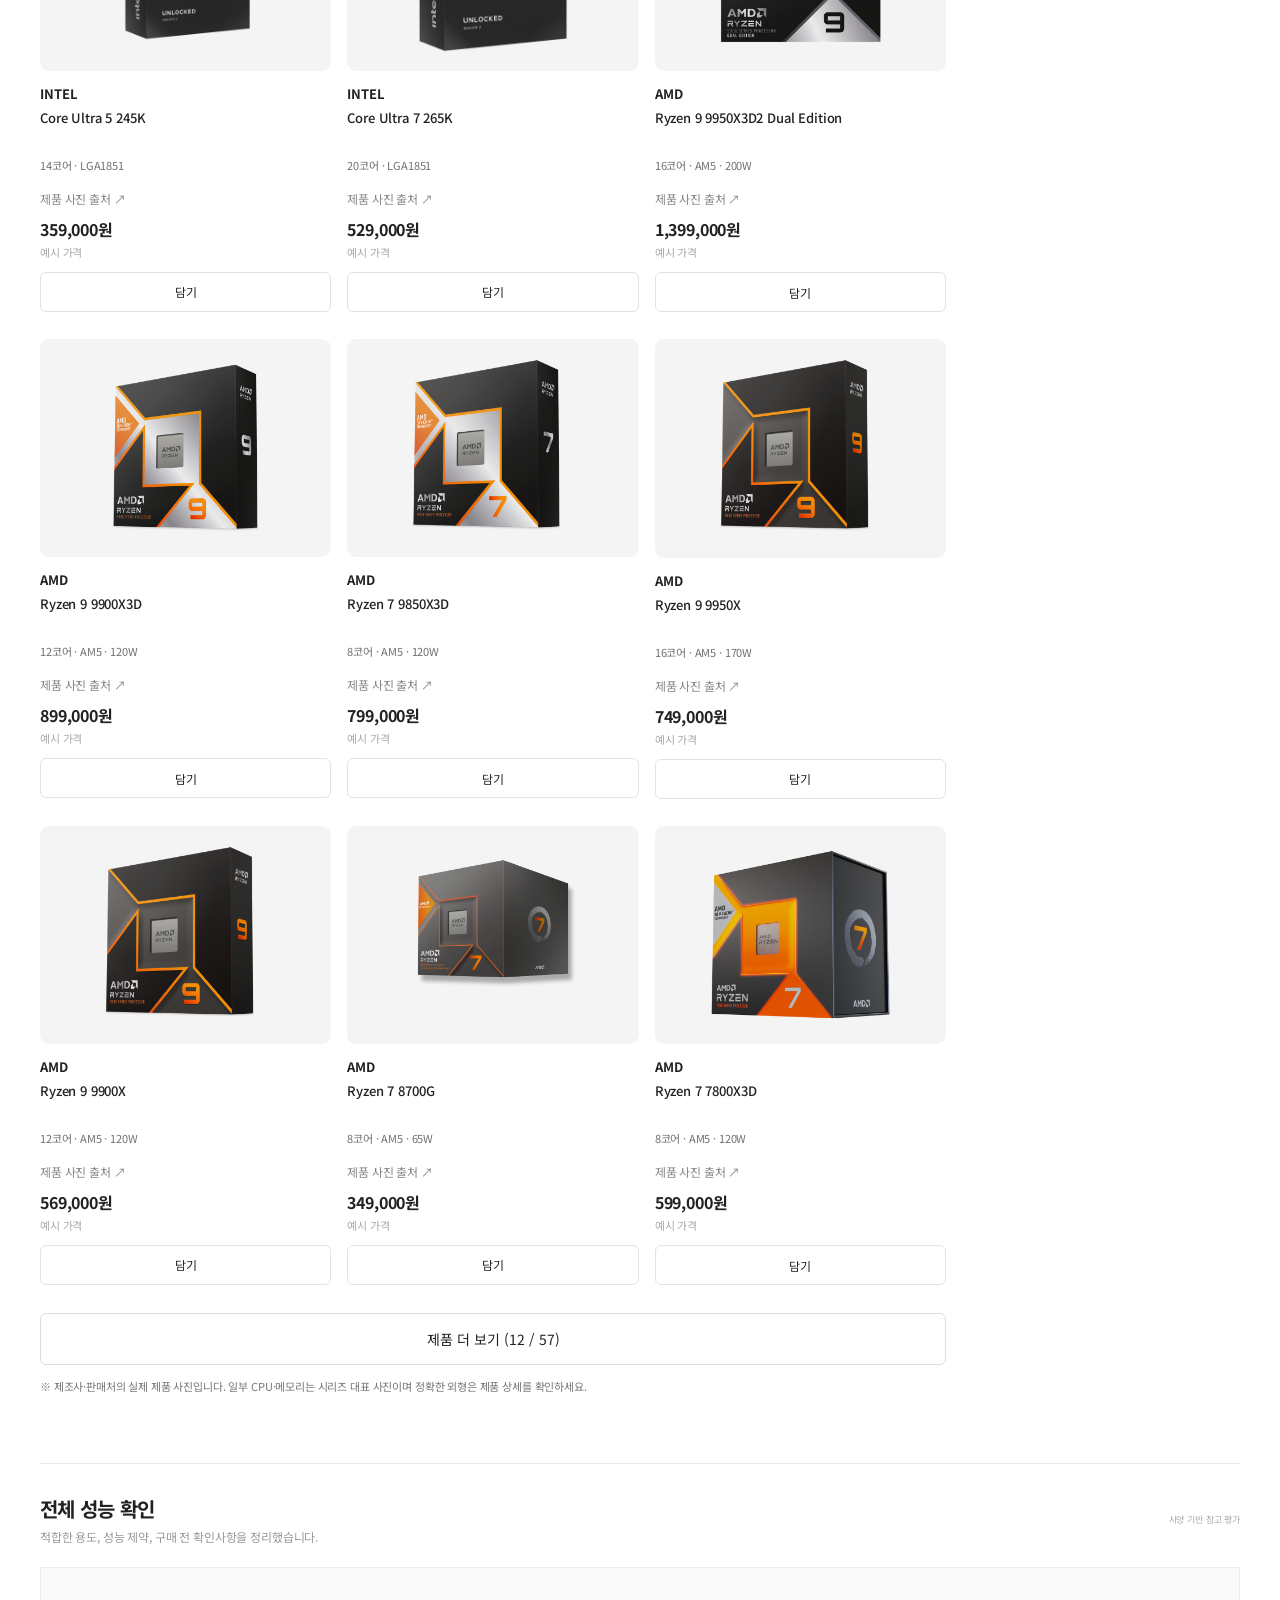
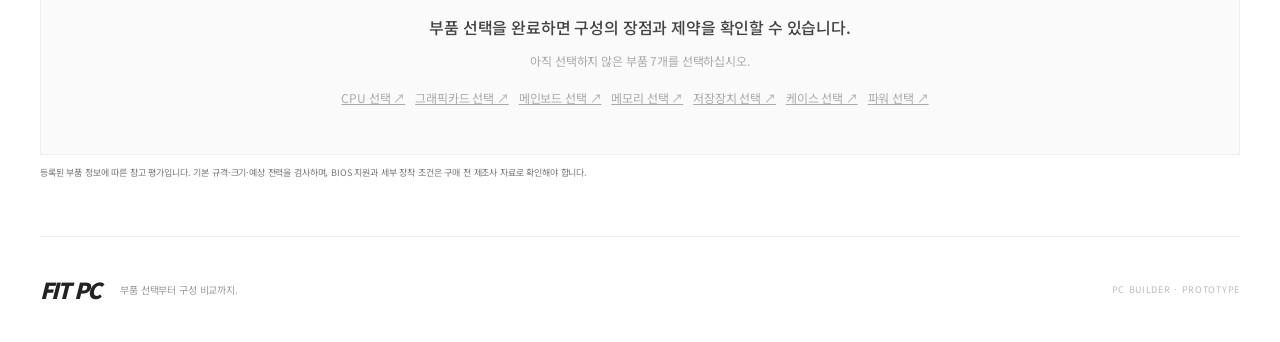
==== commit 97c0a86e: "Update FIT PC with expanded catalog, cart and evidence-based evaluations" ====
--- a/index.html
+++ b/index.html
@@ -1,8 +1,11 @@
-<!doctype html><html lang="ko"><head><meta charset="UTF-8"><meta name="viewport" content="width=device-width,initial-scale=1"><title>FIT PC — 나에게 맞는 컴퓨터</title><meta name="description" content="부품 선택부터 게임 성능까지, 나에게 맞는 컴퓨터를 한눈에 구성하세요."><link rel="stylesheet" href="shop.css"></head><body>
-<div class="utility"><span>PC 구성 서비스</span><a href="#analysis">성능 확인</a><button id="load">저장한 구성</button></div><header><a class="logo" href="#">FIT PC</a><nav><a class="current" href="#builder">BUILD</a><a href="#analysis">REPORT</a><a href="#selected" aria-label="나의 구성 보기"><svg width="23" height="25" viewBox="0 0 24 26" fill="none" stroke="currentColor" stroke-width="1.5"><path d="M4 8h16l1 16H3L4 8Z"/><path d="M8 10V6a4 4 0 0 1 8 0v4"/></svg></a></nav></header><div class="subnav"><a class="current" href="#builder">부품 둘러보기</a><a href="#analysis">전체 성능</a></div><main><section class="hero"><div class="hero-copy"><p class="edition">FIT PC / PARTS COLLECTION</p><h1>내 취향으로 고르는<br>첫 번째 PC.</h1><p>부품부터 성능까지, 한곳에서 비교하세요.</p></div><div class="hero-products"><img class="banner-gpu" src="images/gpu-2-photo.png" alt="MSI GeForce RTX 5070 GAMING TRIO 제품 사진"><img class="banner-cpu" src="images/cpu-2-photo.png" alt="AMD Ryzen 7 9800X3D 제품 사진"><span>THE BUILD EDIT</span></div></section><div class="demo"><b>인터랙티브 데모</b><span>실제 제품을 담은 비교용 카탈로그입니다. 가격과 FPS는 시연용이며 실시간 최저가·실측 성능과 다릅니다. 구형 제품은 판매가 종료되었을 수 있습니다.</span></div>
-
-<nav id="categoryRail" class="category-rail" aria-label="부품 카테고리"></nav>
-<section id="builder"><div class="section-title"><div><span class="step">01</span><h2>부품 둘러보기</h2><p><span id="catalogSize"></span></p></div><button class="text-button" id="reset">↻ 처음부터</button></div><div class="build-layout"><div id="catalogPanel"><div class="catalog-heading"><div><h3 id="categoryTitle" tabindex="-1"></h3><p id="categoryHelp"></p></div><span id="productCount" aria-live="polite"></span></div><div class="catalog-controls"><label class="search-field"><span>제품 검색</span><input id="productSearch" type="search" placeholder="제품명, 시리즈, 용량 검색" autocomplete="off"></label><label><span>제조사</span><select id="brandFilter"><option value="all">모든 제조사</option></select></label><label><span>정렬</span><select id="sortOrder"><option value="default">기본순</option><option value="low">가격 낮은순</option><option value="high">가격 높은순</option><option value="name">제품명순</option></select></label></div><div id="cards" class="cards"></div><button id="moreProducts" class="more-products" hidden>제품 더 보기</button><p class="caption">※ 제조사·판매처의 실제 제품 사진입니다. 메모리는 시리즈 대표 사진이며 용량·구성에 따라 외형이 다를 수 있습니다.</p></div><aside><div class="summary-head"><span>MY BUILD</span><span id="count"></span></div><h3>나의 PC 구성</h3><p class="build-hint">부품 이름을 누르면 해당 목록으로 이동합니다.</p><div id="selected"></div><div class="total"><span>예시 견적 합계</span><strong id="total"></strong></div><div id="compatibility"></div><button class="primary full" id="report">성능확인 하기</button><div class="aside-actions"><button id="save">구성 저장</button><button id="download">견적 내려받기</button></div><p class="caption">예시 가격 · 배송비/조립비/OS/주변기기 제외</p></aside></div></section>
-<section id="analysis"><div class="section-title"><div><span class="step">02</span><h2>전체 성능 확인</h2><p>활용 범위, 우선 보완할 점, 구매 전 확인사항만 확인하세요.</p></div><span class="report-label">사양 기반 참고 평가</span></div><div id="reportContent"></div><details id="gameDetails" class="game-details" hidden><summary>게임 성능 확인<span>해상도·화질별 예시 FPS 보기</span></summary><div class="game-details-body"><div class="report-settings"><label>해상도 <select id="resolution"><option value="1080">FHD · 1920 × 1080</option><option value="1440" selected>QHD · 2560 × 1440</option><option value="2160">4K · 3840 × 2160</option></select></label><label>그래픽 설정 <select id="quality"><option value="low">낮음</option><option value="high" selected>높음</option><option value="ultra">울트라</option></select></label></div><div id="gameContent"></div><p class="caption">FPS는 시연용 계산값이며 실측 벤치마크가 아닙니다. 레이트레이싱·업스케일링·프레임 생성 미적용 가정. 드라이버·게임 버전·발열에 따라 실제 성능은 달라집니다.</p></div></details><p class="caption">사양 기반 참고 안내입니다. 선택 제한은 등록된 소켓·메모리·크기와 간이 전력 기준에 적용되며, 모든 장착 조건을 보증하지 않습니다.</p></section>
-<footer><a class="logo" href="#">FIT PC</a><p>부품 선택부터 구성 비교까지.</p><span>PC BUILDER · PROTOTYPE</span></footer></main><div id="toast" role="status"></div><script src="photos.js"></script><script src="catalog-extra.js"></script><script src="catalog-legacy.js"></script><script src="catalog.js"></script><script src="product-data.js"></script><script src="app.js"></script></body></html>
+<!doctype html><html lang="ko"><head><meta charset="UTF-8"><meta name="viewport" content="width=device-width,initial-scale=1"><title>FIT PC — 나에게 맞는 컴퓨터</title><meta name="description" content="부품 선택부터 게임 성능까지, 나에게 맞는 컴퓨터를 한눈에 구성하세요."><link rel="stylesheet" href="shop.css"><style id="fit-loading-style">
+html.fit-loading{overflow:hidden}.fit-loader{position:fixed;inset:0;z-index:10000;display:none;align-items:center;justify-content:center;flex-direction:column;gap:24px;background:#fff;color:#151515}.fit-loading .fit-loader{display:flex}.fit-loader-logo{font:italic 900 clamp(38px,8vw,56px)/1 Arial,sans-serif;letter-spacing:-3px}.fit-loader-indicator{width:24px;height:24px;border:2px solid #e8e8e8;border-top-color:#171717;border-radius:50%;animation:fit-loading-spin .75s linear infinite}.fit-loader-label{font:400 13px/1.5 Arial,sans-serif;color:#737373;margin:0}@keyframes fit-loading-spin{to{transform:rotate(360deg)}}@media(prefers-reduced-motion:reduce){.fit-loader-indicator{animation:none;border-color:#171717}}
+</style><script id="fit-loading-script">(()=>{const root=document.documentElement;root.classList.add('fit-loading');let done=false;const finish=()=>{if(done)return;done=true;root.classList.remove('fit-loading');document.body?.removeAttribute('aria-busy');document.getElementById('fit-loader')?.remove();clearTimeout(fallback)};const fallback=setTimeout(finish,5000);document.addEventListener('DOMContentLoaded',()=>{document.body.setAttribute('aria-busy','true');const image=document.querySelector('.banner-gpu,.product-image img');const imageReady=image&&!image.complete?new Promise(resolve=>{image.addEventListener('load',resolve,{once:true});image.addEventListener('error',resolve,{once:true})}):Promise.resolve();Promise.race([imageReady,new Promise(resolve=>setTimeout(resolve,1400))]).then(()=>requestAnimationFrame(()=>requestAnimationFrame(finish)))},{once:true});window.addEventListener('pageshow',event=>{if(event.persisted)finish()});window.addEventListener('load',finish,{once:true})})();</script></head><body><div id="fit-loader" class="fit-loader" role="status" aria-live="polite" aria-label="FIT PC 로딩 중"><span class="fit-loader-logo" aria-hidden="true">FIT PC</span><span class="fit-loader-indicator" aria-hidden="true"></span><p class="fit-loader-label">불러오는 중</p></div>
+<div class="utility"><span>PC 구성 서비스</span><a href="#analysis">성능 확인</a><button id="load">저장한 구성</button></div><header><a class="logo" href="#">FIT PC</a><nav><a class="current" href="#builder">BUILD</a><a href="#analysis">REPORT</a><a class="cart-link" href="cart.html" aria-label="장바구니 보기"><svg width="23" height="25" viewBox="0 0 24 26" fill="none" stroke="currentColor" stroke-width="1.5"><path d="M4 8h16l1 16H3L4 8Z"/><path d="M8 10V6a4 4 0 0 1 8 0v4"/></svg><span class="cart-badge" data-cart-count hidden aria-hidden="true"></span></a></nav></header><main><section class="hero"><div class="hero-copy"><p class="edition">FIT PC / PARTS COLLECTION</p><h1>내 취향으로 고르는<br>첫 번째 PC.</h1><p>부품부터 성능까지, 한곳에서 비교하세요.</p></div><div class="hero-products"><img class="banner-gpu" src="images/gpu-2-photo.png" alt="MSI GeForce RTX 5070 GAMING TRIO 제품 사진"><img class="banner-cpu" src="images/cpu-2-photo.png" alt="AMD Ryzen 7 9800X3D 제품 사진"><span>THE BUILD EDIT</span></div></section><div class="demo"><b>인터랙티브 데모</b><span>실제 제품을 담은 비교용 카탈로그입니다. 가격과 FPS는 시연용이며 실시간 최저가·실측 성능과 다릅니다. 구형 제품은 판매가 종료되었을 수 있습니다.</span></div>
 
+<nav id="categoryRail" class="category-rail" aria-label="부품 카테고리"></nav>
+<section id="builder"><div class="section-title"><div><span class="step">01</span><h2>부품 둘러보기</h2><p><span id="catalogSize"></span></p></div><button class="text-button" id="reset">↻ 처음부터</button></div><div class="build-layout"><div id="catalogPanel"><div class="catalog-heading"><div><h3 id="categoryTitle" tabindex="-1"></h3><p id="categoryHelp"></p></div><span id="productCount" aria-live="polite"></span></div><div class="catalog-controls"><label class="search-field"><span>제품 검색</span><input id="productSearch" type="search" placeholder="제품명, 시리즈, 용량 검색" autocomplete="off"></label><label><span>제조사</span><select id="brandFilter"><option value="all">모든 제조사</option></select></label><label><span>정렬</span><select id="sortOrder"><option value="default">기본순</option><option value="low">가격 낮은순</option><option value="high">가격 높은순</option><option value="name">제품명순</option></select></label></div><p id="selectionNotice" class="selection-notice" role="status" hidden></p><div id="cards" class="cards"></div><button id="moreProducts" class="more-products" hidden>제품 더 보기</button><p class="caption">※ 제조사·판매처의 실제 제품 사진입니다. 일부 CPU·메모리는 시리즈 대표 사진이며 정확한 외형은 제품 상세를 확인하세요.</p></div><aside><div class="summary-head"><span>선택한 부품</span><span id="count"></span></div><h3>나의 PC 구성</h3><p class="build-hint">항목을 눌러 부품을 변경할 수 있습니다.</p><div id="selected"></div><div class="total"><span>예시 견적 합계</span><strong id="total"></strong></div><div id="compatibility" hidden></div><button class="primary full" id="report">성능 확인하기</button><div class="aside-actions"><button id="save">장바구니에 담기</button><button id="download">견적 내려받기</button></div><p class="caption">예시 가격 · 배송비/조립비/OS/주변기기 제외</p></aside></div></section>
+<section id="analysis"><div class="section-title"><div><span class="step">02</span><h2>전체 성능 확인</h2><p>적합한 용도, 성능 제약, 구매 전 확인사항을 정리했습니다.</p></div><span class="report-label">사양 기반 참고 평가</span></div><div id="reportContent"></div><details id="gameDetails" class="game-details" hidden><summary>게임 성능 확인<span>해상도와 화질에 따른 예시 프레임 보기</span></summary><div class="game-details-body"><div class="report-settings"><label>해상도 <select id="resolution"><option value="1080">FHD · 1920 × 1080</option><option value="1440" selected>QHD · 2560 × 1440</option><option value="2160">4K · 3840 × 2160</option></select></label><label>그래픽 설정 <select id="quality"><option value="low">낮음</option><option value="high" selected>높음</option><option value="ultra">울트라</option></select></label></div><div id="gameContent"></div><p class="caption">FPS는 초당 표시되는 화면 수입니다. 표시 수치는 실측이 아닌 시연용 계산값입니다. 레이트레이싱·업스케일링·프레임 생성 기능을 끈 상태를 가정하며, 실제 성능은 게임 버전·설정·발열에 따라 달라집니다.</p></div></details><p class="caption">등록된 부품 정보에 따른 참고 평가입니다. 기본 규격·크기·예상 전력을 검사하며, BIOS 지원과 세부 장착 조건은 구매 전 제조사 자료로 확인해야 합니다.</p></section>
+<footer><a class="logo" href="#">FIT PC</a><p>부품 선택부터 구성 비교까지.</p><span>PC BUILDER · PROTOTYPE</span></footer></main><div id="toast" role="status"></div><script src="photos.js"></script><script src="catalog-extra.js"></script><script src="catalog-legacy.js"></script><script src="catalog-more.js"></script><script src="catalog-range.js"></script><script src="catalog.js"></script><script src="product-data.js"></script><script src="cart-store.js"></script><script src="cart-badge.js"></script><script src="reviews.js"></script><script src="evidence.js"></script><script src="app.js"></script></body></html>
+
+
--- a/shop.css
+++ b/shop.css
@@ -1,20 +1,92 @@
-@import url('https://fonts.googleapis.com/css2?family=Noto+Sans+KR:wght@400;500;600;700;800;900&display=swap');
-:root{--ink:#222;--muted:#8a8a8a;--line:#ebebeb;--accent:#ef6253}*{box-sizing:border-box}html{scroll-behavior:smooth;scroll-padding-top:28px}body{margin:0;color:var(--ink);background:white;font:14px 'Noto Sans KR',sans-serif;letter-spacing:-.25px}button,input,select{font:inherit;color:inherit}button,a,select,input{touch-action:manipulation}button{cursor:pointer}a{text-decoration:none;color:inherit}button:focus-visible,a:focus-visible,input:focus-visible,select:focus-visible{outline:2px solid #555;outline-offset:4px}button{background:none;border:0}header,.utility,.subnav,main{max-width:1280px;margin:auto;padding-left:40px;padding-right:40px}.utility{display:flex;justify-content:flex-end;gap:20px;padding-top:10px;font-size:10px;color:#888;align-items:center;height:30px}.utility button{font-size:10px;color:#888;padding:0}header{display:flex;justify-content:space-between;align-items:center;height:70px}.logo{font-size:32px;letter-spacing:-1.8px;font-style:italic;font-weight:900;line-height:1}nav{display:flex;align-items:center;gap:36px;font-size:17px}nav .current{font-weight:800}.subnav{display:flex;gap:29px;height:53px;align-items:stretch;font-size:13px}.subnav a{display:flex;align-items:center;position:relative}.subnav .current{font-weight:700}.subnav .current:after{content:'';height:3px;background:#222;position:absolute;bottom:0;left:0;right:0}.subnav:after{content:'';position:absolute;left:0;right:0;top:152px;border-bottom:1px solid var(--line)}.hero{margin-top:25px;height:325px;background:#e9e9e7;display:grid;grid-template-columns:1fr 1fr;position:relative;overflow:hidden}.hero-copy{padding:40px 0 35px 46px;position:relative;z-index:1}.edition{font-size:9px;letter-spacing:1.8px;margin:0 0 20px;color:#777}h1{font-size:38px;letter-spacing:-1.7px;line-height:1.35;margin:0 0 14px;font-weight:700}.hero-copy>p:not(.edition){font-size:12px;color:#777;margin-bottom:24px}.hero-copy>a{font-size:11px;border-bottom:1px solid #555;padding-bottom:6px}.hero-copy>a span{margin-left:25px}.hero-products{position:relative}.banner-gpu{position:absolute;width:410px;top:30px;right:8px;transform:rotate(7deg)}.banner-cpu{position:absolute;width:175px;bottom:0;right:0;transform:rotate(12deg)}.hero-products>span{position:absolute;bottom:19px;left:20px;font-size:8px;letter-spacing:2px;color:#8a8a86}.category-rail{display:grid;grid-template-columns:repeat(7,minmax(0,1fr));gap:18px;padding:30px 45px}.category-rail button{padding:0;font-size:11px}.category-rail button>span{display:block;background:#f6f6f6;border-radius:50%;aspect-ratio:1;max-width:86px;margin:0 auto 10px;overflow:hidden}.category-rail img{width:100%;height:100%;object-fit:contain;transform:scale(.97)}.category-rail button:hover>span{background:#eaeaea}.demo{display:flex;gap:12px;border-top:1px solid var(--line);border-bottom:1px solid var(--line);padding:13px 0;font-size:10px;color:#999;line-height:1.7}.demo b{color:#666;font-weight:500;white-space:nowrap}.preferences{margin:35px 0 43px}.preferences>div:first-child{display:flex;gap:10px}.step{display:none}h2{font-size:20px;margin:0;letter-spacing:-.7px}h3{font-size:17px;margin:0}.pref-grid{display:grid;grid-template-columns:1.1fr 1fr 1fr 1fr;gap:20px;margin-top:20px}label{font-size:11px;color:#777;display:block}select{display:block;width:100%;border:1px solid #e1e1e1;border-radius:6px;background:white;padding:11px 13px;margin-top:9px;font-size:11px;color:#333}.budget-label{display:flex;align-items:center;justify-content:space-between;margin:7px 0}.budget-label strong{font-size:18px;color:#222}.budget-label>span{font-size:10px;color:#aaa}input[type=range]{width:100%;accent-color:#222;height:4px;margin-top:7px}.section-title{display:flex;align-items:center;justify-content:space-between;margin-bottom:22px}.section-title p{color:#999;font-size:12px;margin:5px 0 0}.text-button{font-size:11px;color:#777}.build-layout{display:grid;grid-template-columns:minmax(0,1fr) 270px;gap:34px}.build-layout>div{min-width:0}.tabs{display:flex;gap:21px;border-bottom:1px solid var(--line);overflow:auto;scrollbar-width:none}.tabs button{white-space:nowrap;padding:0 0 14px;font-size:12px;color:#888;position:relative}.tabs button.active{font-weight:700;color:#222}.tabs button.active:after{content:'';position:absolute;bottom:0;left:0;right:0;height:2px;background:#222}.tick{font-size:9px;margin-left:3px;color:#222}.catalog-heading{display:flex;align-items:center;justify-content:space-between;margin:22px 0 18px}.catalog-heading h3{font-size:15px}.catalog-heading p{color:#999;font-size:10px;margin:5px 0}.catalog-heading>span{font-size:10px;color:#999}.cards{display:grid;grid-template-columns:repeat(3,minmax(0,1fr));gap:27px 16px}.card{min-width:0;position:relative}.product-art{background:#f4f4f4;aspect-ratio:1;border-radius:9px;overflow:hidden;margin-bottom:12px;position:relative;border:1px solid transparent;display:flex;align-items:center;justify-content:center}.product-art img{width:100%;height:100%;object-fit:contain;transition:transform .2s}.card:hover .product-art img{transform:scale(1.05)}.card.chosen .product-art{border-color:#777;background:#efefef}.card.chosen .product-art:after{content:'✓';position:absolute;right:10px;top:10px;border-radius:50%;background:#222;color:white;width:20px;height:20px;text-align:center;line-height:20px;font-size:11px}.brand{font-size:11px;font-weight:700;letter-spacing:0;color:#222}.card h4{font-size:11px;font-weight:400;margin:5px 0 4px;line-height:1.6;min-height:35px}.spec{font-size:9px;color:#999;min-height:26px;line-height:1.7}.price{font-size:14px;font-weight:700;margin:10px 0 2px}.price small{font-size:12px;margin-left:1px;font-weight:700}.price:after{content:'예시 가격';display:block;color:#aaa;font-size:9px;font-weight:400;margin-top:3px}.card button{border:1px solid #e2e2e2;border-radius:6px;width:100%;padding:8px;font-size:10px;margin-top:10px}.card button:hover{border-color:#222}.card.chosen button{background:#222;border-color:#222;color:white}.caption{font-size:9px;color:#aaa;line-height:1.9}.cards+.caption{margin-top:20px}aside{border:1px solid #e5e5e5;border-radius:10px;padding:21px;align-self:start;position:sticky;top:20px}.summary-head{font-size:9px;color:#999;display:flex;justify-content:space-between;margin-bottom:8px;letter-spacing:.5px}.summary-head span:last-child{letter-spacing:0}aside h3{font-size:19px;margin-bottom:20px}.selected-row{display:flex;gap:5px;align-items:center;border-bottom:1px solid #f2f2f2;padding:12px 0}.selected-row>span{font-size:9px;width:47px;color:#999;flex-shrink:0}.selected-row strong{font-size:9px;flex:1;font-weight:500;text-align:right;line-height:1.7}.selected-row button{padding:0;color:#aaa}.total{padding:22px 0 15px}.total>span{font-size:11px}.total>strong{display:block;font-size:25px;color:var(--accent);margin:6px 0;letter-spacing:-.8px}.meter{background:#f0f0f0;height:3px;border-radius:3px;overflow:hidden;margin:12px 0}.meter>div{height:100%}.total>small{font-size:9px;color:#999}.compat{background:#f7f7f7;border-radius:4px;padding:10px;font-size:9px;color:#777;line-height:1.8;margin-bottom:8px}.compat.warn{background:#fff5f3;color:#bb6558}.primary{display:flex;align-items:center;justify-content:center;background:#222;color:white;border-radius:8px;padding:15px;font-size:11px;font-weight:600}.full{width:100%;margin-top:10px}.aside-actions{display:flex;gap:6px;margin-top:8px}.aside-actions button{border:1px solid #ddd;border-radius:6px;flex:1;padding:9px 0;font-size:9px}.aside-actions button:hover{background:#f5f5f5}#analysis{margin-top:55px;border-top:1px solid var(--line);padding-top:30px}#analysis .section-title label{min-width:110px}.empty-report{text-align:center;background:#fafafa;border:1px solid #eee;padding:45px 20px;color:#aaa;font-size:12px;line-height:1.8}.empty-report b{display:block;font-size:16px;color:#444;margin-bottom:8px;font-weight:500}.report-grid{display:grid;grid-template-columns:1.1fr 1fr;gap:35px}.games,.review{border:1px solid #eee;border-radius:8px;padding:25px}.games h3,.review h3{font-size:15px;margin-bottom:10px}.report-label{font-size:9px;color:#aaa;font-weight:400}.game{margin:23px 0}.game-head{display:flex;align-items:center;justify-content:space-between;font-size:11px}.game-head strong{font-size:16px}.game-head small{font-size:9px;font-weight:400;color:#aaa}.game-bar{height:4px;background:#f1f1f1;margin-top:10px;border-radius:4px}.game-bar div{height:100%;background:#555;border-radius:4px}.review ol{list-style:none;counter-reset:lines;padding:0;margin:0}.review li{counter-increment:lines;padding:13px 0;border-bottom:1px solid #eee;font-size:11px;line-height:1.8;display:flex;gap:12px}.review li:last-child{border:0}.review li:before{content:'0' counter(lines);font-size:9px;color:#aaa}footer{border-top:1px solid var(--line);display:flex;align-items:center;gap:20px;padding:35px 0;margin-top:55px}footer .logo{font-size:22px}footer p{font-size:10px;color:#999}footer>span{margin-left:auto;font-size:9px;color:#bbb;letter-spacing:.7px}#toast{position:fixed;bottom:25px;left:50%;transform:translateX(-50%);background:#222;color:white;padding:13px 24px;border-radius:6px;z-index:20;font-size:11px;display:none;max-width:90%;text-align:center}#toast.show{display:block}@media(min-width:1400px){.hero{height:350px}.banner-gpu{width:450px}.hero-copy{padding-top:48px}}@media(max-width:1000px){.build-layout{grid-template-columns:minmax(0,1fr) 245px;gap:23px}.tabs{gap:16px}.cards{grid-template-columns:repeat(2,minmax(0,1fr))}.hero{height:300px}.hero-copy{padding-left:30px}h1{font-size:33px}.banner-gpu{width:330px;top:50px;right:-20px}.banner-cpu{width:145px}.category-rail{padding:25px 10px;gap:14px}.pref-grid{gap:14px}}@media(max-width:650px){header,.utility,.subnav,main{padding-left:20px;padding-right:20px}.utility{height:27px;font-size:9px;gap:15px}.utility button{font-size:9px}.utility>span{display:none}header{height:59px}.logo{font-size:29px}nav{font-size:13px;gap:20px}nav svg{width:20px}.subnav{height:47px;font-size:12px;gap:25px}.subnav:after{top:132px}.hero{margin-top:18px;height:265px;grid-template-columns:1fr .5fr}.hero-copy{padding:30px 0 0 24px}.edition{font-size:7px;letter-spacing:.8px;margin-bottom:17px}h1{font-size:27px;letter-spacing:-1px}.hero-copy>p:not(.edition){font-size:10px;max-width:170px;line-height:1.8;margin-bottom:20px}.hero-copy>a{font-size:10px}.banner-gpu{width:230px;top:125px;right:-52px;transform:rotate(-7deg);opacity:.95}.banner-cpu{width:100px;bottom:105px;right:-9px}.hero-products>span{display:none}.category-rail{display:flex;gap:17px;overflow-x:auto;padding:22px 0;scrollbar-width:none}.category-rail button{flex:0 0 58px;font-size:10px}.category-rail button>span{height:58px;width:58px;margin-bottom:8px}.demo{font-size:9px;gap:9px;padding:11px 0}.demo b{font-size:9px}.preferences{margin:29px 0 35px}.pref-grid{grid-template-columns:1fr 1fr;gap:20px 16px}h2{font-size:18px}.section-title p{font-size:11px}.build-layout{grid-template-columns:1fr;gap:28px}.cards{grid-template-columns:repeat(2,minmax(0,1fr));gap:26px 14px}.tabs{gap:22px}.tabs button{font-size:11px}.product-art{border-radius:7px}.card h4{font-size:11px}.catalog-heading{margin:20px 0 15px}.catalog-heading p{max-width:245px;line-height:1.8}.catalog-heading>span{white-space:nowrap}.price{font-size:14px}.card button{padding:10px}aside{position:static;padding:22px}.selected-row>span{font-size:11px;width:65px}.selected-row strong{font-size:11px}.selected-row button{padding:3px}.summary-head{font-size:10px}.compat{font-size:10px}.total>strong{font-size:29px}.aside-actions button{font-size:11px;padding:11px}.primary{font-size:12px}.report-grid{grid-template-columns:1fr;gap:15px}#analysis{margin-top:38px}#analysis .section-title{align-items:flex-start;gap:12px}#analysis .section-title label{min-width:85px;font-size:9px}#analysis select{padding:8px;font-size:10px;margin-top:5px}.games,.review{padding:21px}footer{gap:10px;flex-wrap:wrap;padding:30px 0}footer>span{display:none}footer p{font-size:9px}}
+@import url('https://fonts.googleapis.com/css2?family=Noto+Sans+KR:wght@400;500;600;700;800;900&display=swap');
+:root{--ink:#222;--muted:#8a8a8a;--line:#ebebeb;--accent:#ef6253}*{box-sizing:border-box}html{scroll-behavior:smooth;scroll-padding-top:28px}body{margin:0;color:var(--ink);background:white;font:14px 'Noto Sans KR',sans-serif;letter-spacing:-.25px}button,input,select{font:inherit;color:inherit}button,a,select,input{touch-action:manipulation}button{cursor:pointer}a{text-decoration:none;color:inherit}button:focus-visible,a:focus-visible,input:focus-visible,select:focus-visible{outline:2px solid #555;outline-offset:4px}button{background:none;border:0}header,.utility,.subnav,main{max-width:1280px;margin:auto;padding-left:40px;padding-right:40px}.utility{display:flex;justify-content:flex-end;gap:20px;padding-top:10px;font-size:10px;color:#888;align-items:center;height:30px}.utility button{font-size:10px;color:#888;padding:0}header{display:flex;justify-content:space-between;align-items:center;height:70px}.logo{font-size:32px;letter-spacing:-1.8px;font-style:italic;font-weight:900;line-height:1}nav{display:flex;align-items:center;gap:36px;font-size:17px}nav .current{font-weight:800}.subnav{display:flex;gap:29px;height:53px;align-items:stretch;font-size:13px}.subnav a{display:flex;align-items:center;position:relative}.subnav .current{font-weight:700}.subnav .current:after{content:'';height:3px;background:#222;position:absolute;bottom:0;left:0;right:0}.subnav:after{content:'';position:absolute;left:0;right:0;top:152px;border-bottom:1px solid var(--line)}.hero{margin-top:25px;height:325px;background:#e9e9e7;display:grid;grid-template-columns:1fr 1fr;position:relative;overflow:hidden}.hero-copy{padding:40px 0 35px 46px;position:relative;z-index:1}.edition{font-size:9px;letter-spacing:1.8px;margin:0 0 20px;color:#777}h1{font-size:38px;letter-spacing:-1.7px;line-height:1.35;margin:0 0 14px;font-weight:700}.hero-copy>p:not(.edition){font-size:12px;color:#777;margin-bottom:24px}.hero-copy>a{font-size:11px;border-bottom:1px solid #555;padding-bottom:6px}.hero-copy>a span{margin-left:25px}.hero-products{position:relative}.banner-gpu{position:absolute;width:410px;top:30px;right:8px;transform:rotate(7deg)}.banner-cpu{position:absolute;width:175px;bottom:0;right:0;transform:rotate(12deg)}.hero-products>span{position:absolute;bottom:19px;left:20px;font-size:8px;letter-spacing:2px;color:#8a8a86}.category-rail{display:grid;grid-template-columns:repeat(7,minmax(0,1fr));gap:18px;padding:30px 45px}.category-rail button{padding:0;font-size:11px}.category-rail button>span{display:block;background:#f6f6f6;border-radius:50%;aspect-ratio:1;max-width:86px;margin:0 auto 10px;overflow:hidden}.category-rail img{width:100%;height:100%;object-fit:contain;transform:scale(.97)}.category-rail button:hover>span{background:#eaeaea}.demo{display:flex;gap:12px;border-top:1px solid var(--line);border-bottom:1px solid var(--line);padding:13px 0;font-size:10px;color:#999;line-height:1.7}.demo b{color:#666;font-weight:500;white-space:nowrap}.preferences{margin:35px 0 43px}.preferences>div:first-child{display:flex;gap:10px}.step{display:none}h2{font-size:20px;margin:0;letter-spacing:-.7px}h3{font-size:17px;margin:0}.pref-grid{display:grid;grid-template-columns:1.1fr 1fr 1fr 1fr;gap:20px;margin-top:20px}label{font-size:11px;color:#777;display:block}select{display:block;width:100%;border:1px solid #e1e1e1;border-radius:6px;background:white;padding:11px 13px;margin-top:9px;font-size:11px;color:#333}.budget-label{display:flex;align-items:center;justify-content:space-between;margin:7px 0}.budget-label strong{font-size:18px;color:#222}.budget-label>span{font-size:10px;color:#aaa}input[type=range]{width:100%;accent-color:#222;height:4px;margin-top:7px}.section-title{display:flex;align-items:center;justify-content:space-between;margin-bottom:22px}.section-title p{color:#999;font-size:12px;margin:5px 0 0}.text-button{font-size:11px;color:#777}.build-layout{display:grid;grid-template-columns:minmax(0,1fr) 270px;gap:34px}.build-layout>div{min-width:0}.tabs{display:flex;gap:21px;border-bottom:1px solid var(--line);overflow:auto;scrollbar-width:none}.tabs button{white-space:nowrap;padding:0 0 14px;font-size:12px;color:#888;position:relative}.tabs button.active{font-weight:700;color:#222}.tabs button.active:after{content:'';position:absolute;bottom:0;left:0;right:0;height:2px;background:#222}.tick{font-size:9px;margin-left:3px;color:#222}.catalog-heading{display:flex;align-items:center;justify-content:space-between;margin:22px 0 18px}.catalog-heading h3{font-size:15px}.catalog-heading p{color:#999;font-size:10px;margin:5px 0}.catalog-heading>span{font-size:10px;color:#999}.cards{display:grid;grid-template-columns:repeat(3,minmax(0,1fr));gap:27px 16px}.card{min-width:0;position:relative}.product-art{background:#f4f4f4;aspect-ratio:1;border-radius:9px;overflow:hidden;margin-bottom:12px;position:relative;border:1px solid transparent;display:flex;align-items:center;justify-content:center}.product-art img{width:100%;height:100%;object-fit:contain;transition:transform .2s}.card:hover .product-art img{transform:scale(1.05)}.card.chosen .product-art{border-color:#777;background:#efefef}.card.chosen .product-art:after{content:'✓';position:absolute;right:10px;top:10px;border-radius:50%;background:#222;color:white;width:20px;height:20px;text-align:center;line-height:20px;font-size:11px}.brand{font-size:11px;font-weight:700;letter-spacing:0;color:#222}.card h4{font-size:11px;font-weight:400;margin:5px 0 4px;line-height:1.6;min-height:35px}.spec{font-size:9px;color:#999;min-height:26px;line-height:1.7}.price{font-size:14px;font-weight:700;margin:10px 0 2px}.price small{font-size:12px;margin-left:1px;font-weight:700}.price:after{content:'예시 가격';display:block;color:#aaa;font-size:9px;font-weight:400;margin-top:3px}.card button{border:1px solid #e2e2e2;border-radius:6px;width:100%;padding:8px;font-size:10px;margin-top:10px}.card button:hover{border-color:#222}.card.chosen button{background:#222;border-color:#222;color:white}.caption{font-size:9px;color:#aaa;line-height:1.9}.cards+.caption{margin-top:20px}aside{border:1px solid #e5e5e5;border-radius:10px;padding:21px;align-self:start;position:sticky;top:20px}.summary-head{font-size:9px;color:#999;display:flex;justify-content:space-between;margin-bottom:8px;letter-spacing:.5px}.summary-head span:last-child{letter-spacing:0}aside h3{font-size:19px;margin-bottom:20px}.selected-row{display:flex;gap:5px;align-items:center;border-bottom:1px solid #f2f2f2;padding:12px 0}.selected-row>span{font-size:9px;width:47px;color:#999;flex-shrink:0}.selected-row strong{font-size:9px;flex:1;font-weight:500;text-align:right;line-height:1.7}.selected-row button{padding:0;color:#aaa}.total{padding:22px 0 15px}.total>span{font-size:11px}.total>strong{display:block;font-size:25px;color:var(--accent);margin:6px 0;letter-spacing:-.8px}.meter{background:#f0f0f0;height:3px;border-radius:3px;overflow:hidden;margin:12px 0}.meter>div{height:100%}.total>small{font-size:9px;color:#999}.compat{background:#f7f7f7;border-radius:4px;padding:10px;font-size:9px;color:#777;line-height:1.8;margin-bottom:8px}.compat.warn{background:#fff5f3;color:#bb6558}.primary{display:flex;align-items:center;justify-content:center;background:#222;color:white;border-radius:8px;padding:15px;font-size:11px;font-weight:600}.full{width:100%;margin-top:10px}.aside-actions{display:flex;gap:6px;margin-top:8px}.aside-actions button{border:1px solid #ddd;border-radius:6px;flex:1;padding:9px 0;font-size:9px}.aside-actions button:hover{background:#f5f5f5}#analysis{margin-top:55px;border-top:1px solid var(--line);padding-top:30px}#analysis .section-title label{min-width:110px}.empty-report{text-align:center;background:#fafafa;border:1px solid #eee;padding:45px 20px;color:#aaa;font-size:12px;line-height:1.8}.empty-report b{display:block;font-size:16px;color:#444;margin-bottom:8px;font-weight:500}.report-grid{display:grid;grid-template-columns:1.1fr 1fr;gap:35px}.games,.review{border:1px solid #eee;border-radius:8px;padding:25px}.games h3,.review h3{font-size:15px;margin-bottom:10px}.report-label{font-size:9px;color:#aaa;font-weight:400}.game{margin:23px 0}.game-head{display:flex;align-items:center;justify-content:space-between;font-size:11px}.game-head strong{font-size:16px}.game-head small{font-size:9px;font-weight:400;color:#aaa}.game-bar{height:4px;background:#f1f1f1;margin-top:10px;border-radius:4px}.game-bar div{height:100%;background:#555;border-radius:4px}.review ol{list-style:none;counter-reset:lines;padding:0;margin:0}.review li{counter-increment:lines;padding:13px 0;border-bottom:1px solid #eee;font-size:11px;line-height:1.8;display:flex;gap:12px}.review li:last-child{border:0}.review li:before{content:'0' counter(lines);font-size:9px;color:#aaa}footer{border-top:1px solid var(--line);display:flex;align-items:center;gap:20px;padding:35px 0;margin-top:55px}footer .logo{font-size:22px}footer p{font-size:10px;color:#999}footer>span{margin-left:auto;font-size:9px;color:#bbb;letter-spacing:.7px}#toast{position:fixed;bottom:25px;left:50%;transform:translateX(-50%);background:#222;color:white;padding:13px 24px;border-radius:6px;z-index:20;font-size:11px;display:none;max-width:90%;text-align:center}#toast.show{display:block}@media(min-width:1400px){.hero{height:350px}.banner-gpu{width:450px}.hero-copy{padding-top:48px}}@media(max-width:1000px){.build-layout{grid-template-columns:minmax(0,1fr) 245px;gap:23px}.tabs{gap:16px}.cards{grid-template-columns:repeat(2,minmax(0,1fr))}.hero{height:300px}.hero-copy{padding-left:30px}h1{font-size:33px}.banner-gpu{width:330px;top:50px;right:-20px}.banner-cpu{width:145px}.category-rail{padding:25px 10px;gap:14px}.pref-grid{gap:14px}}@media(max-width:650px){header,.utility,.subnav,main{padding-left:20px;padding-right:20px}.utility{height:27px;font-size:9px;gap:15px}.utility button{font-size:9px}.utility>span{display:none}header{height:59px}.logo{font-size:29px}nav{font-size:13px;gap:20px}nav svg{width:20px}.subnav{height:47px;font-size:12px;gap:25px}.subnav:after{top:132px}.hero{margin-top:18px;height:265px;grid-template-columns:1fr .5fr}.hero-copy{padding:30px 0 0 24px}.edition{font-size:7px;letter-spacing:.8px;margin-bottom:17px}h1{font-size:27px;letter-spacing:-1px}.hero-copy>p:not(.edition){font-size:10px;max-width:170px;line-height:1.8;margin-bottom:20px}.hero-copy>a{font-size:10px}.banner-gpu{width:230px;top:125px;right:-52px;transform:rotate(-7deg);opacity:.95}.banner-cpu{width:100px;bottom:105px;right:-9px}.hero-products>span{display:none}.category-rail{display:flex;gap:17px;overflow-x:auto;padding:22px 0;scrollbar-width:none}.category-rail button{flex:0 0 58px;font-size:10px}.category-rail button>span{height:58px;width:58px;margin-bottom:8px}.demo{font-size:9px;gap:9px;padding:11px 0}.demo b{font-size:9px}.preferences{margin:29px 0 35px}.pref-grid{grid-template-columns:1fr 1fr;gap:20px 16px}h2{font-size:18px}.section-title p{font-size:11px}.build-layout{grid-template-columns:1fr;gap:28px}.cards{grid-template-columns:repeat(2,minmax(0,1fr));gap:26px 14px}.tabs{gap:22px}.tabs button{font-size:11px}.product-art{border-radius:7px}.card h4{font-size:11px}.catalog-heading{margin:20px 0 15px}.catalog-heading p{max-width:245px;line-height:1.8}.catalog-heading>span{white-space:nowrap}.price{font-size:14px}.card button{padding:10px}aside{position:static;padding:22px}.selected-row>span{font-size:11px;width:65px}.selected-row strong{font-size:11px}.selected-row button{padding:3px}.summary-head{font-size:10px}.compat{font-size:10px}.total>strong{font-size:29px}.aside-actions button{font-size:11px;padding:11px}.primary{font-size:12px}.report-grid{grid-template-columns:1fr;gap:15px}#analysis{margin-top:38px}#analysis .section-title{align-items:flex-start;gap:12px}#analysis .section-title label{min-width:85px;font-size:9px}#analysis select{padding:8px;font-size:10px;margin-top:5px}.games,.review{padding:21px}footer{gap:10px;flex-wrap:wrap;padding:30px 0}footer>span{display:none}footer p{font-size:9px}}
+
+/* Product photography */
+.total>strong{color:#000}.product-art img{object-fit:contain;padding:18px;box-sizing:border-box;mix-blend-mode:multiply}.category-rail img{object-fit:contain;padding:8px;box-sizing:border-box;mix-blend-mode:multiply}.photo-source{display:block;font-size:10px;color:#888;margin:8px 0;text-decoration:none}.photo-source:hover{color:#222;text-decoration:underline}.hero-products img{object-fit:contain;mix-blend-mode:multiply}.card h4{min-height:38px;line-height:1.4}
+
+/* Expanded catalogue */
+.catalog-controls{display:grid;grid-template-columns:minmax(0,1fr) 120px 130px;gap:10px;margin:0 0 24px;align-items:end}.catalog-controls label{display:block;min-width:0}.catalog-controls label>span{display:block;font-size:10px;color:#777;margin-bottom:7px}.catalog-controls input,.catalog-controls select{width:100%;height:42px;border:1px solid #e7e7e7;border-radius:6px;background:#fff;padding:0 12px;min-width:0;font-size:11px}.catalog-controls select{margin:0}.catalog-controls input::placeholder{color:#999}.tab-count{font-size:9px;color:#999;margin-left:5px;font-weight:400}.tabs{gap:23px}.more-products{display:block;width:100%;border:1px solid #ddd;border-radius:6px;padding:15px;margin-top:28px;font-size:12px}.more-products[hidden]{display:none}.no-products{grid-column:1/-1;text-align:center;padding:65px 12px;color:#666;background:#fafafa;border-radius:8px}.no-products p{font-size:12px}.card h4{min-height:42px;overflow-wrap:anywhere}.product-art{aspect-ratio:4/3}.product-art img{height:100%;width:100%}#productCount{font-variant-numeric:tabular-nums}.cards{align-items:start}@media(max-width:680px){.catalog-controls{grid-template-columns:1fr 1fr;gap:12px}.search-field{grid-column:1/-1}.catalog-controls input,.catalog-controls select{font-size:12px;height:42px}.tabs{gap:18px}.tab-count{font-size:8px;margin-left:3px}.card h4{min-height:46px}.product-art img{padding:10px}}
+
+/* Direct-to-parts flow */
+#builder{margin-top:36px}.report-settings{display:flex;gap:16px;align-items:end}.report-settings label{display:flex;flex-direction:column;gap:7px;font-size:11px;color:#666}.report-settings select{width:170px;margin:0}#analysis .section-title{gap:20px;flex-wrap:wrap}.total{padding-bottom:24px}@media(max-width:680px){#builder{margin-top:26px}.report-settings{width:100%;gap:12px}.report-settings label{flex:1;min-width:0}.report-settings select{width:100%;font-size:11px}#analysis .section-title label{font-size:10px}}
+
+/* Build navigation and performance overview */
+.selected-row .part-link{flex:0 0 78px;font-size:11px;font-weight:600;padding:12px 4px 12px 0;display:flex;align-items:center;gap:5px;white-space:nowrap}.part-link>span{font-size:10px;color:#999}.part-link:hover{text-decoration:underline}.current-part .part-link{font-weight:800;text-decoration:underline;text-underline-offset:5px}.current-part{background:#f8f8f8}.selected-row strong{min-width:0;overflow-wrap:anywhere}.selected-row button[data-remove]{flex:0 0 20px;padding:4px}.build-hint{font-size:10px;line-height:1.7;color:#888;margin:-6px 0 14px}#catalogPanel{scroll-margin-top:24px}#categoryTitle:focus{outline:none}.overview-grid{display:grid;grid-template-columns:repeat(3,minmax(0,1fr));gap:14px;margin-bottom:20px}.overview-card{padding:24px;border:1px solid #e8e8e8;border-radius:8px}.overview-card>span{font-size:11px;color:#888}.overview-card h3{font-size:20px;margin:10px 0}.overview-card p{font-size:12px;line-height:1.9;color:#666;margin:0}.quick-review{padding:26px;background:#f7f7f7;border-radius:8px}.quick-review h3{margin:0 0 16px;font-size:18px}.quick-review ol{margin:0;padding-left:20px}.quick-review li{padding:6px 0;font-size:13px;line-height:1.9}.game-details{margin-top:20px;border:1px solid #e5e5e5;border-radius:8px}.game-details[hidden]{display:none}.game-details summary{cursor:pointer;padding:22px;font-weight:700;font-size:15px}.game-details summary>span{font-weight:400;font-size:11px;color:#888;margin-left:15px}.game-details-body{padding:0 22px 22px}.game-details .report-settings{margin:0 0 22px;justify-content:flex-start}.game-details .games{padding:0;border:0}.game-details .games h3{margin-top:0}.game-context{font-size:11px;color:#888;margin:12px 0}.empty-report a{display:inline-block;margin:16px 10px 0 0;text-decoration:underline;font-size:12px}.overview-note{font-size:11px;color:#888;margin:0 0 15px}@media(max-width:680px){.build-layout aside{grid-row:1}.overview-grid{grid-template-columns:1fr 1fr;gap:10px}.overview-card{padding:17px}.overview-card h3{font-size:17px}.overview-card p{font-size:11px}.game-details summary>span{display:block;margin:8px 0 0 17px}.quick-review{padding:20px}.quick-review li{font-size:12px}.selected-row .part-link{flex-basis:85px;font-size:12px}.build-hint{font-size:11px}}
+
+.category-rail button[aria-pressed="true"]{font-weight:700}.category-rail button[aria-pressed="true"]>span{box-shadow:inset 0 0 0 1.5px #222;background:#f2f2f2}.category-rail button{min-height:44px}.category-rail button:focus-visible{outline-offset:5px}
+
+.blocked-reason{font-size:11px;line-height:1.7;color:#a33b30;margin:12px 0;overflow-wrap:anywhere}.card button:disabled{cursor:not-allowed;background:#f0f0f0;color:#777;border-color:#e7e7e7}.compat.warn{overflow-wrap:anywhere}.quick-review li{padding:10px 0}
+
+a.product-art{display:block}.product-detail-link:hover h4,.card h4 a:hover{text-decoration:underline}.card h4 a{display:block}
+
+.selection-notice{padding:14px 16px;background:#fff6f2;border-left:3px solid #a84424;color:#7c321e;font-size:13px;line-height:1.7;margin:0 0 20px}.card.incompatible{border-color:#dbb7aa}.card.incompatible .product-art{opacity:.65}.blocked-reason b{display:inline-block;margin-bottom:5px}.card button:disabled{cursor:not-allowed;background:#ece8e6;color:#76564b}
+
+.price.unknown-price::after{content:none}
 
-/* Product photography */
-.total>strong{color:#000}.product-art img{object-fit:contain;padding:18px;box-sizing:border-box;mix-blend-mode:multiply}.category-rail img{object-fit:contain;padding:8px;box-sizing:border-box;mix-blend-mode:multiply}.photo-source{display:block;font-size:10px;color:#888;margin:8px 0;text-decoration:none}.photo-source:hover{color:#222;text-decoration:underline}.hero-products img{object-fit:contain;mix-blend-mode:multiply}.card h4{min-height:38px;line-height:1.4}
+/* Readable product and build typography */
+body{font-family:'Noto Sans KR','Apple SD Gothic Neo','Malgun Gothic',sans-serif;letter-spacing:-.15px}.card .brand{}.card h4{line-height:1.55;font-weight:500;min-height:44px}.card .spec{line-height:1.7;color:#707070}.card .price{}.card button{min-height:40px}.photo-source{}.catalog-heading h3{}.catalog-heading p,.catalog-heading>span{}.build-layout{grid-template-columns:minmax(0,1fr) 310px;gap:28px}.build-layout aside{border-radius:3px;padding:22px;background:#fff}.summary-head{letter-spacing:0;color:#6c6c6c}aside h3{font-weight:600;letter-spacing:-.5px;margin:10px 0 12px}.build-hint{color:#707070}.selected-row{display:grid;grid-template-columns:1fr 24px;gap:4px 8px;padding:14px 0;align-items:start}.selected-row .part-link{grid-column:1;font-weight:500;padding:0;width:auto}.selected-row strong{grid-column:1;grid-row:2;text-align:left;font-weight:400;line-height:1.5;color:#222}.selected-row button[data-remove]{grid-column:2;grid-row:1/3;align-self:center;min-height:32px}.current-part{background:transparent}.current-part .part-link{font-weight:600;text-decoration:none}.current-part .part-link:before{content:'';width:4px;height:4px;border-radius:50%;background:#222}.total>span{}.total>strong{font-weight:600;letter-spacing:-.5px}.compat{background:#f6f6f6;border-radius:2px}.primary,.aside-actions button{border-radius:3px}.caption{color:#777}.performance-summary{border-top:1px solid #222}.performance-summary h3{font-weight:600;margin:0 0 12px}.performance-summary p{line-height:1.8;margin:10px 0;color:#525252}.performance-use{padding:26px 0;border-bottom:1px solid #ddd}.performance-use p{color:#222}.performance-parts{display:grid;grid-template-columns:1fr 1fr;border-bottom:1px solid #ddd}.performance-section{padding:28px 28px 28px 0;min-width:0}.performance-section+section{border-left:1px solid #ddd;padding-left:28px;padding-right:0}.performance-heading{display:flex;justify-content:space-between;gap:10px;align-items:baseline}.performance-heading span{color:#767676}.performance-section h4{font-weight:400;margin:0 0 20px;color:#666;overflow-wrap:anywhere}.performance-section .performance-lead{color:#222;font-weight:500}.performance-caution{border-left:2px solid #aaa;padding-left:12px}.review-sources{margin-top:18px;}.review-sources summary{cursor:pointer;text-decoration:underline;color:#666}.review-sources p{}.review-sources a{display:inline-block;margin:8px 18px 0 0;text-decoration:underline}.performance-checks{display:grid;grid-template-columns:1fr 1fr;gap:28px;padding:28px 0}.game-head{}.game-head strong{}@media(max-width:1000px){.build-layout{grid-template-columns:minmax(0,1fr) 285px;gap:22px}}@media(max-width:680px){.build-layout{grid-template-columns:1fr}.card h4{}.performance-parts,.performance-checks{grid-template-columns:1fr}.performance-section,.performance-section+section{padding:24px 0;border-left:0}.performance-section+section{border-top:1px solid #ddd}.performance-heading{flex-wrap:wrap}.performance-checks{gap:24px}.selected-row .part-link{}.selected-row strong{}}
 
-/* Expanded catalogue */
-.catalog-controls{display:grid;grid-template-columns:minmax(0,1fr) 120px 130px;gap:10px;margin:0 0 24px;align-items:end}.catalog-controls label{display:block;min-width:0}.catalog-controls label>span{display:block;font-size:10px;color:#777;margin-bottom:7px}.catalog-controls input,.catalog-controls select{width:100%;height:42px;border:1px solid #e7e7e7;border-radius:6px;background:#fff;padding:0 12px;min-width:0;font-size:11px}.catalog-controls select{margin:0}.catalog-controls input::placeholder{color:#999}.tab-count{font-size:9px;color:#999;margin-left:5px;font-weight:400}.tabs{gap:23px}.more-products{display:block;width:100%;border:1px solid #ddd;border-radius:6px;padding:15px;margin-top:28px;font-size:12px}.more-products[hidden]{display:none}.no-products{grid-column:1/-1;text-align:center;padding:65px 12px;color:#666;background:#fafafa;border-radius:8px}.no-products p{font-size:12px}.card h4{min-height:42px;overflow-wrap:anywhere}.product-art{aspect-ratio:4/3}.product-art img{height:100%;width:100%}#productCount{font-variant-numeric:tabular-nums}.cards{align-items:start}@media(max-width:680px){.catalog-controls{grid-template-columns:1fr 1fr;gap:12px}.search-field{grid-column:1/-1}.catalog-controls input,.catalog-controls select{font-size:12px;height:42px}.tabs{gap:18px}.tab-count{font-size:8px;margin-left:3px}.card h4{min-height:46px}.product-art img{padding:10px}}
+/* Use the shared site typeface for build and performance */
+aside,.performance-summary,.game-details{font-family:inherit}.selected-row strong,.performance-section h4{font-weight:500}
 
-/* Direct-to-parts flow */
-#builder{margin-top:36px}.report-settings{display:flex;gap:16px;align-items:end}.report-settings label{display:flex;flex-direction:column;gap:7px;font-size:11px;color:#666}.report-settings select{width:170px;margin:0}#analysis .section-title{gap:20px;flex-wrap:wrap}.total{padding-bottom:24px}@media(max-width:680px){#builder{margin-top:26px}.report-settings{width:100%;gap:12px}.report-settings label{flex:1;min-width:0}.report-settings select{width:100%;font-size:11px}#analysis .section-title label{font-size:10px}}
+/* Restore the original text scale */
+.performance-summary h3{font-size:18px}.performance-summary p{font-size:13px}.performance-use p{font-size:16px}.performance-heading span{font-size:11px}.performance-section h4{font-size:13px}.performance-section .performance-lead{font-size:16px}.review-sources,.review-sources p{font-size:11px}@media(max-width:680px){.performance-summary p{font-size:12px}.performance-section .performance-lead,.performance-use p{font-size:15px}}
 
-/* Build navigation and performance overview */
-.selected-row .part-link{flex:0 0 78px;font-size:11px;font-weight:600;padding:12px 4px 12px 0;display:flex;align-items:center;gap:5px;white-space:nowrap}.part-link>span{font-size:10px;color:#999}.part-link:hover{text-decoration:underline}.current-part .part-link{font-weight:800;text-decoration:underline;text-underline-offset:5px}.current-part{background:#f8f8f8}.selected-row strong{min-width:0;overflow-wrap:anywhere}.selected-row button[data-remove]{flex:0 0 20px;padding:4px}.build-hint{font-size:10px;line-height:1.7;color:#888;margin:-6px 0 14px}#catalogPanel{scroll-margin-top:24px}#categoryTitle:focus{outline:none}.overview-grid{display:grid;grid-template-columns:repeat(3,minmax(0,1fr));gap:14px;margin-bottom:20px}.overview-card{padding:24px;border:1px solid #e8e8e8;border-radius:8px}.overview-card>span{font-size:11px;color:#888}.overview-card h3{font-size:20px;margin:10px 0}.overview-card p{font-size:12px;line-height:1.9;color:#666;margin:0}.quick-review{padding:26px;background:#f7f7f7;border-radius:8px}.quick-review h3{margin:0 0 16px;font-size:18px}.quick-review ol{margin:0;padding-left:20px}.quick-review li{padding:6px 0;font-size:13px;line-height:1.9}.game-details{margin-top:20px;border:1px solid #e5e5e5;border-radius:8px}.game-details[hidden]{display:none}.game-details summary{cursor:pointer;padding:22px;font-weight:700;font-size:15px}.game-details summary>span{font-weight:400;font-size:11px;color:#888;margin-left:15px}.game-details-body{padding:0 22px 22px}.game-details .report-settings{margin:0 0 22px;justify-content:flex-start}.game-details .games{padding:0;border:0}.game-details .games h3{margin-top:0}.game-context{font-size:11px;color:#888;margin:12px 0}.empty-report a{display:inline-block;margin:16px 10px 0 0;text-decoration:underline;font-size:12px}.overview-note{font-size:11px;color:#888;margin:0 0 15px}@media(max-width:680px){.build-layout aside{grid-row:1}.overview-grid{grid-template-columns:1fr 1fr;gap:10px}.overview-card{padding:17px}.overview-card h3{font-size:17px}.overview-card p{font-size:11px}.game-details summary>span{display:block;margin:8px 0 0 17px}.quick-review{padding:20px}.quick-review li{font-size:12px}.selected-row .part-link{flex-basis:85px;font-size:12px}.build-hint{font-size:11px}}
+/* Compact build summary and scannable verdict */
+.build-layout{grid-template-columns:minmax(0,1fr) 270px;gap:24px}.build-layout aside{padding:16px}.summary-head{margin-bottom:4px}aside h3{margin:5px 0 8px}.build-hint{margin:0 0 8px}.selected-row{grid-template-columns:67px minmax(0,1fr) 20px;gap:5px;padding:8px 0;align-items:center;min-height:38px}.selected-row .part-link{grid-column:1;font-size:10px;gap:3px}.selected-row strong{grid-column:2;grid-row:1;line-height:1.45}.selected-row button[data-remove]{grid-column:3;grid-row:1;min-height:28px}.total{padding:13px 0 7px}.total>strong{margin:4px 0}.compat{padding:8px;margin-bottom:6px}.compat summary{cursor:pointer}.compat details p,.compat p{margin:8px 0}.build-layout aside .primary{padding:11px;margin-top:8px}.build-layout aside>.caption{margin:8px 0 0}.report-purpose{display:flex;align-items:center;gap:14px;padding:18px 0}.report-purpose>span{font-size:11px;color:#666}.report-purpose strong{font-size:16px;font-weight:600}.report-purpose small{margin-left:auto;font-size:10px;color:#777}.verdict-grid{display:grid;grid-template-columns:1fr 1fr;gap:16px}.verdict-card{padding:22px;background:#fff;border:1px solid #e5e5e5;border-radius:4px}.verdict-con{background:#fff;border-color:#e5e5e5}.performance-summary .verdict-card h3{font-size:16px;display:flex;align-items:center;gap:8px;margin-bottom:18px}.verdict-card h3>span{display:inline-flex;width:22px;height:22px;align-items:center;justify-content:center;border:1px solid currentColor;border-radius:50%;font-size:16px}.verdict-pro h3,.verdict-con h3{color:#222}.verdict-card ul{list-style:none;padding:0;margin:0}.verdict-card li+li{border-top:1px solid #ddd8;padding-top:14px;margin-top:14px}.verdict-label{font-size:11px;color:#666;font-weight:600}.performance-summary .verdict-card p{margin:5px 0 0;line-height:1.65;color:#222;font-size:13px;word-break:keep-all;overflow-wrap:anywhere}.purchase-checks{padding:24px 0 18px}.performance-summary .purchase-checks h3{font-size:15px}.purchase-checks ul{display:grid;grid-template-columns:repeat(3,1fr);gap:18px;list-style:none;padding:0;margin:0}.purchase-checks li{border-left:2px solid #ddd;padding-left:12px}.purchase-checks strong{display:block;font-size:12px;font-weight:600;margin-bottom:6px}.purchase-checks li span{font-size:12px;line-height:1.7;color:#666}.performance-summary .review-missing{font-size:11px;color:#777}.review-sources{border-top:1px solid #eee;padding-top:14px;margin-top:0}.review-sources>div{margin:12px 0}.review-sources>div strong{display:block;font-weight:500}.review-sources a{margin-top:6px}@media(max-width:1000px){.build-layout{grid-template-columns:minmax(0,1fr) 250px;gap:20px}}@media(max-width:680px){.build-layout{grid-template-columns:1fr}.selected-row{grid-template-columns:78px minmax(0,1fr) 24px}.selected-row .part-link{font-size:11px}.report-purpose{flex-wrap:wrap;gap:8px 12px}.report-purpose small{flex-basis:100%;margin-left:0}.verdict-grid{grid-template-columns:1fr;gap:12px}.verdict-card{padding:18px}.purchase-checks ul{grid-template-columns:1fr;gap:14px}}
+
 
-.category-rail button[aria-pressed="true"]{font-weight:700}.category-rail button[aria-pressed="true"]>span{box-shadow:inset 0 0 0 1.5px #222;background:#f2f2f2}.category-rail button{min-height:44px}.category-rail button:focus-visible{outline-offset:5px}
+/* Slightly larger section titles */
+#builder>.section-title h2{font-size:23px}.build-layout aside>h3{font-size:22px}@media(max-width:650px){#builder>.section-title h2{font-size:21px}}
+
 
-.blocked-reason{font-size:11px;line-height:1.7;color:#a33b30;margin:12px 0;overflow-wrap:anywhere}.card button:disabled{cursor:not-allowed;background:#f0f0f0;color:#777;border-color:#e7e7e7}.compat.warn{overflow-wrap:anywhere}.quick-review li{padding:10px 0}
+/* Two-pixel increase for builder content */
+#builder>.section-title p{font-size:14px}
+#builder .text-button{font-size:13px}
+#catalogPanel .catalog-heading h3{font-size:17px}
+#catalogPanel .catalog-heading p,#catalogPanel .catalog-heading>span{font-size:12px}
+#catalogPanel .catalog-controls label>span{font-size:12px}
+#catalogPanel .catalog-controls input,#catalogPanel .catalog-controls select{font-size:13px}
+#catalogPanel .card .brand,#catalogPanel .card h4{font-size:13px}
+#catalogPanel .card .spec{font-size:11px}
+#catalogPanel .photo-source{font-size:12px}
+#catalogPanel .price{font-size:16px}
+#catalogPanel .price small{font-size:14px}
+#catalogPanel .price:after{font-size:11px}
+#catalogPanel .card button{font-size:12px}
+#catalogPanel .caption{font-size:11px}
+#catalogPanel .more-products{font-size:14px}
+#catalogPanel .blocked-reason{font-size:13px}
+#builder aside .summary-head{font-size:11px}
+#builder aside .build-hint{font-size:12px}
+#builder aside .selected-row .part-link{font-size:12px}
+#builder aside .part-link>span{font-size:12px}
+#builder aside .selected-row strong{font-size:11px}
+#builder aside .selected-row button[data-remove]{font-size:16px}
+#builder aside .total>span{font-size:13px}
+#builder aside .total>strong{font-size:27px}
+#builder aside .compat{font-size:11px}
+#builder aside .primary{font-size:13px}
+#builder aside .aside-actions button{font-size:11px}
+#builder aside .caption{font-size:11px}
+@media(max-width:680px){
+#catalogPanel .catalog-controls input,#catalogPanel .catalog-controls select{font-size:14px}
+#builder aside .build-hint{font-size:13px}
+#builder aside .selected-row .part-link{font-size:13px}
+}
+@media(max-width:650px){
+#builder>.section-title p{font-size:13px}
+#builder aside .summary-head{font-size:12px}
+#builder aside .selected-row strong{font-size:13px}
+#builder aside .total>strong{font-size:31px}
+#builder aside .compat{font-size:12px}
+#builder aside .primary{font-size:14px}
+#builder aside .aside-actions button{font-size:13px}
+}
 
-a.product-art{display:block}.product-detail-link:hover h4,.card h4 a:hover{text-decoration:underline}.card h4 a{display:block}
+/* Monochrome reading cues in the performance report */
+.verdict-card li{position:relative;padding-left:16px}.verdict-card li:before{content:'';position:absolute;left:0;top:8px;width:4px;height:4px;border-radius:50%;background:#555}.verdict-card li+li:before{top:22px}.verdict-label{display:inline-block;padding:2px 7px;border:1px solid #e5e5e5;border-radius:3px;color:#333;font-weight:600;line-height:1.5}.performance-summary .verdict-card p{margin-top:8px;line-height:1.85}.key-point{font-weight:700;color:#111}.report-purpose>span{border-left:3px solid #222;padding-left:9px;color:#444}.purchase-checks li{position:relative;padding-left:23px;border-left:0}.purchase-checks li:before{content:'';position:absolute;left:0;top:3px;width:11px;height:11px;border:1px solid #777;border-radius:2px}.purchase-checks strong{font-weight:700}.performance-summary .purchase-checks h3{padding-bottom:10px;border-bottom:1px solid #e5e5e5;margin-bottom:16px}
+
+.cart-link{position:relative}.cart-badge{position:absolute;top:-8px;right:-10px;display:inline-flex;align-items:center;justify-content:center;min-width:18px;height:18px;padding:0 4px;border-radius:999px;background:#222;color:#fff;font-family:inherit;font-size:11px;font-weight:600;line-height:1;box-sizing:border-box}.cart-badge[hidden]{display:none}
+
+.evidence-context{display:grid;gap:5px;margin-top:8px;font-size:12px;line-height:1.6;color:#666}.evidence-context a,.evidence-facts a{color:#333;text-decoration:underline;text-underline-offset:3px}.evidence-facts{margin:16px 0;padding:12px;border:1px solid #e5e5e5;font-size:13px}.evidence-facts summary{cursor:pointer}.evidence-facts div{display:grid;gap:5px;margin-top:12px}.verdict-card .key-point{font-weight:700}
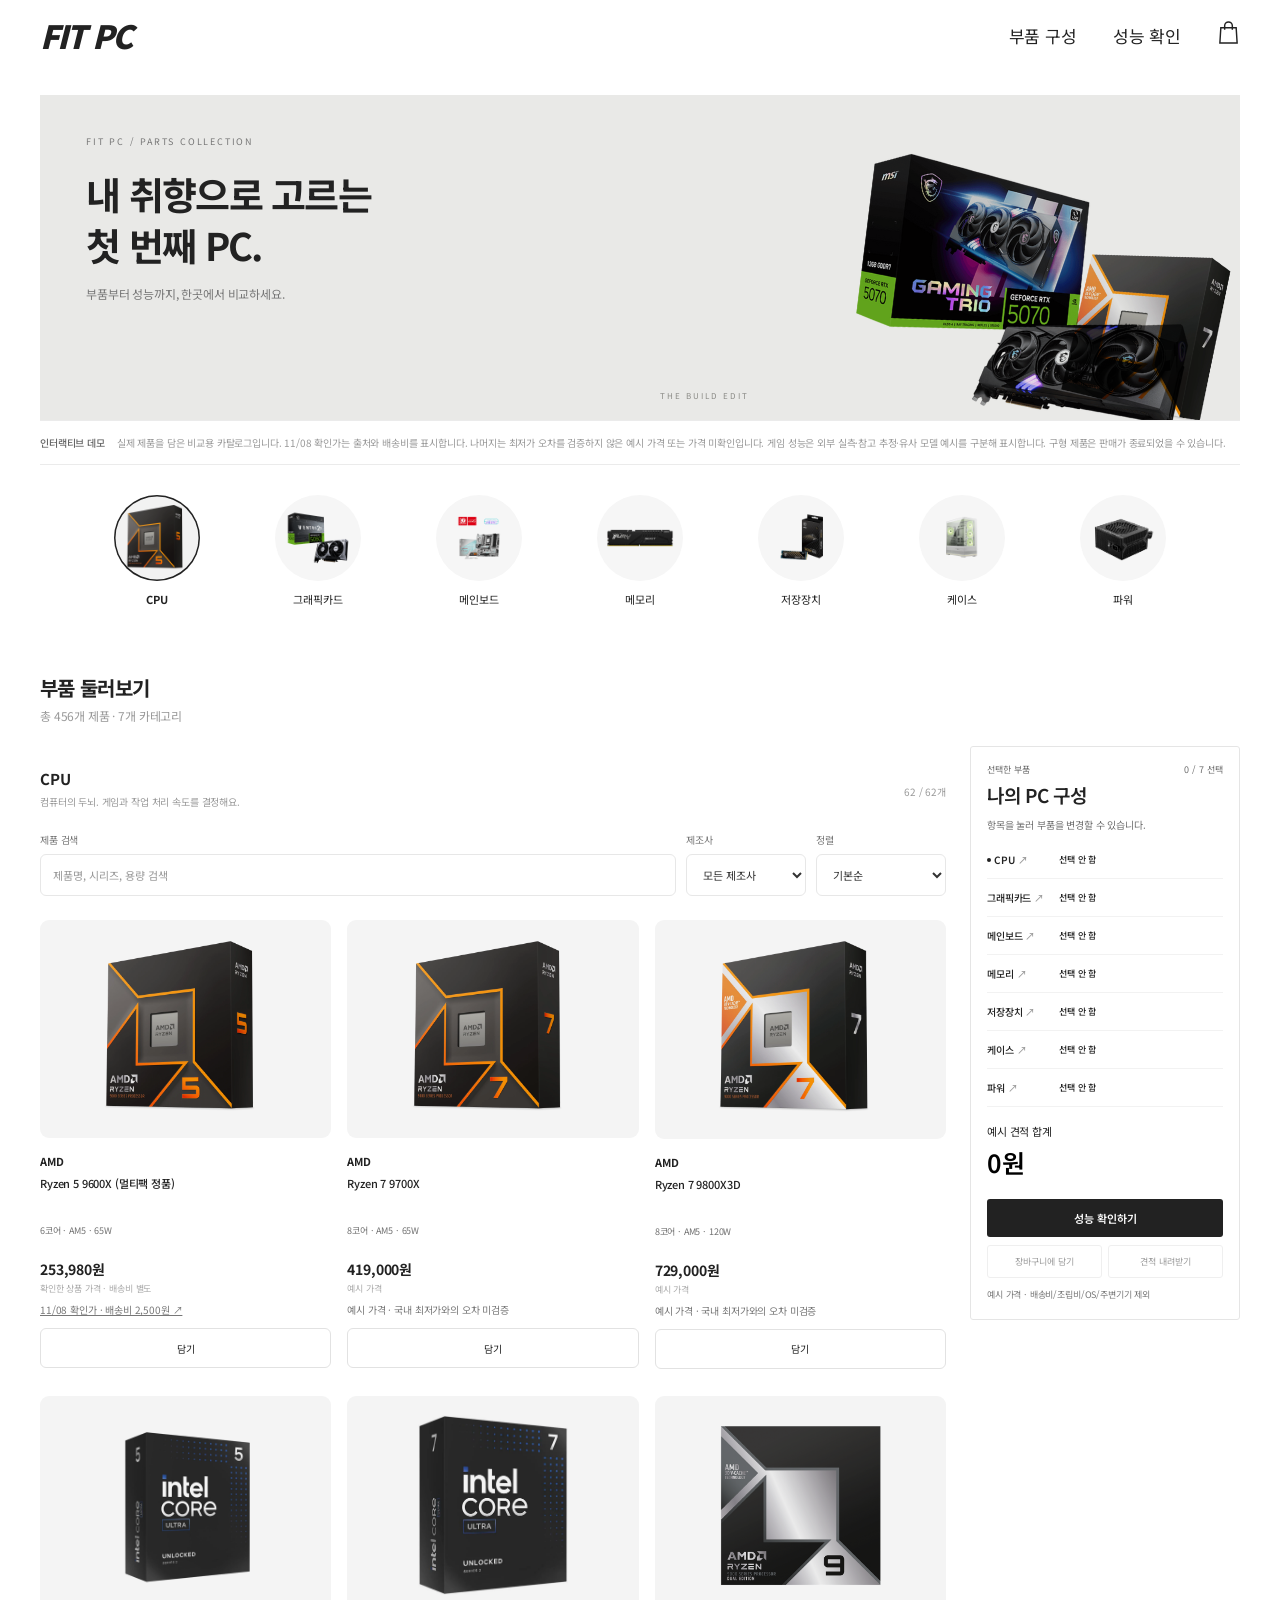
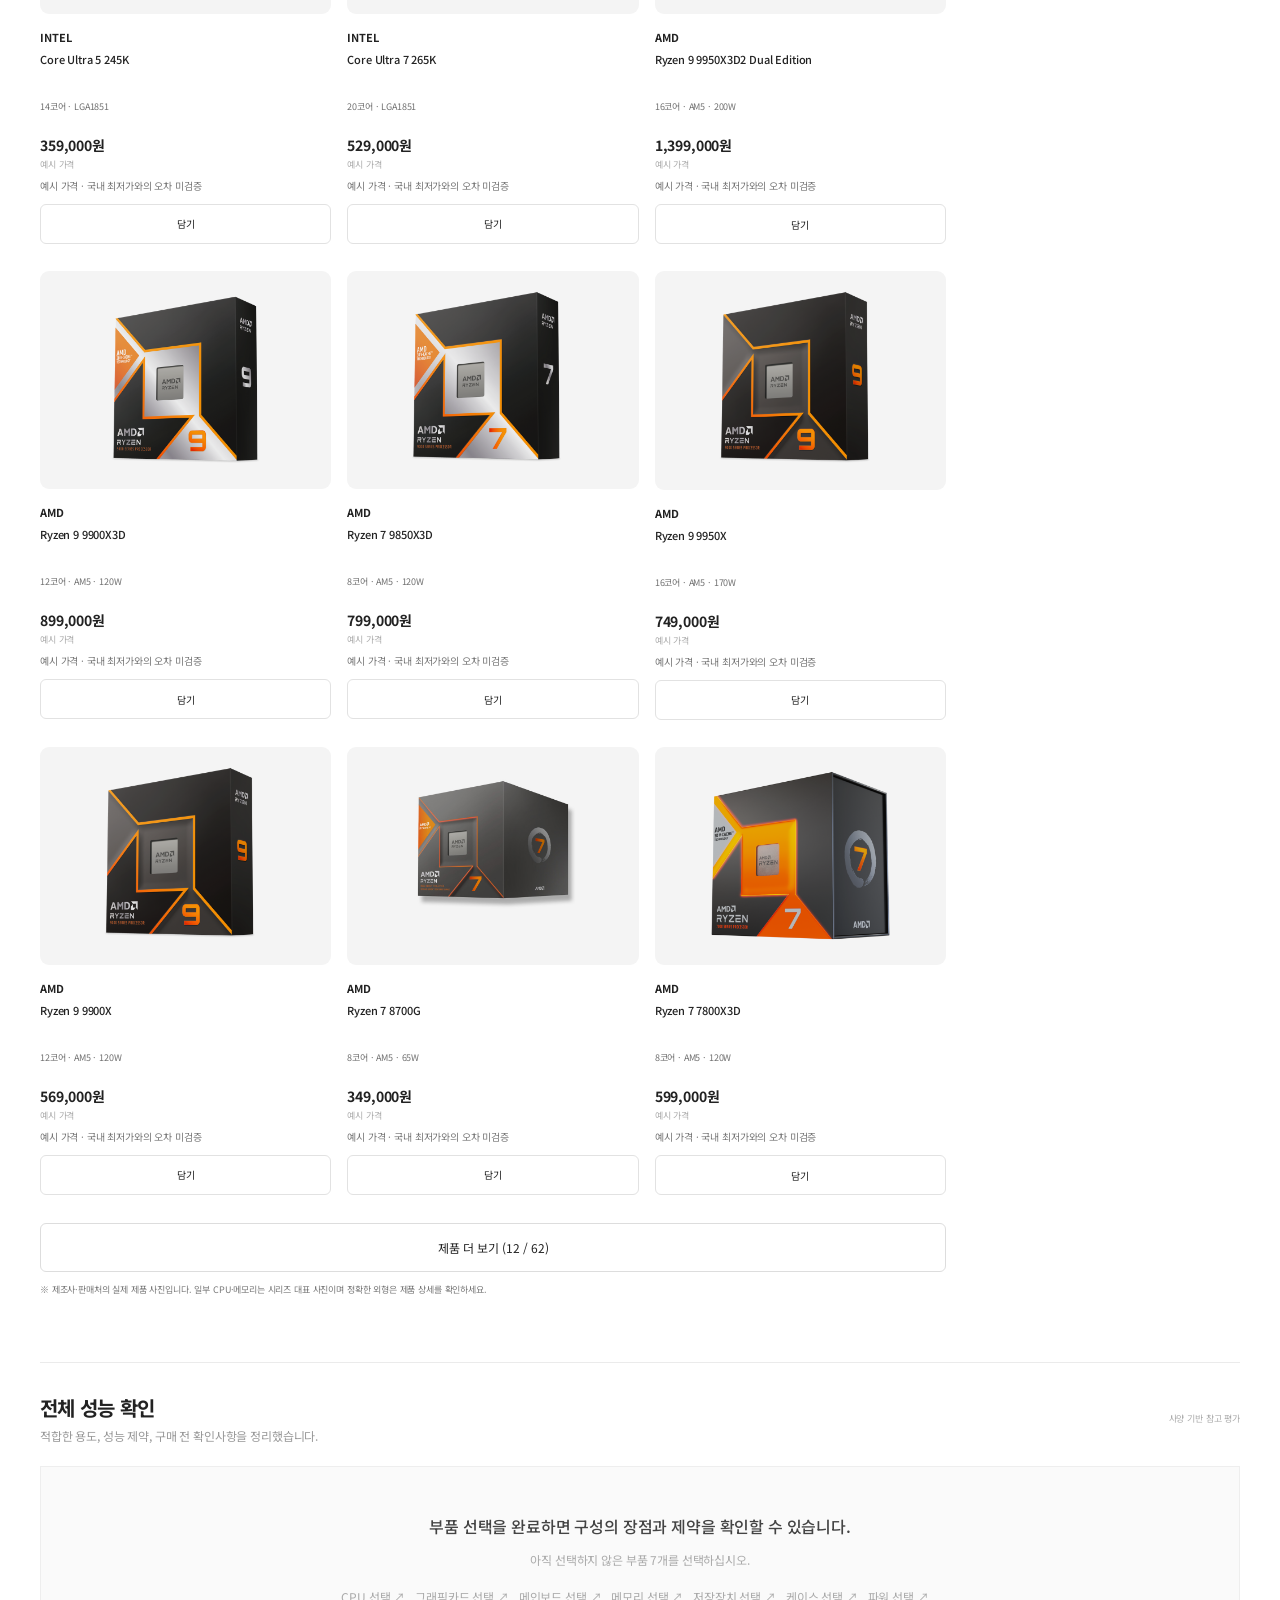
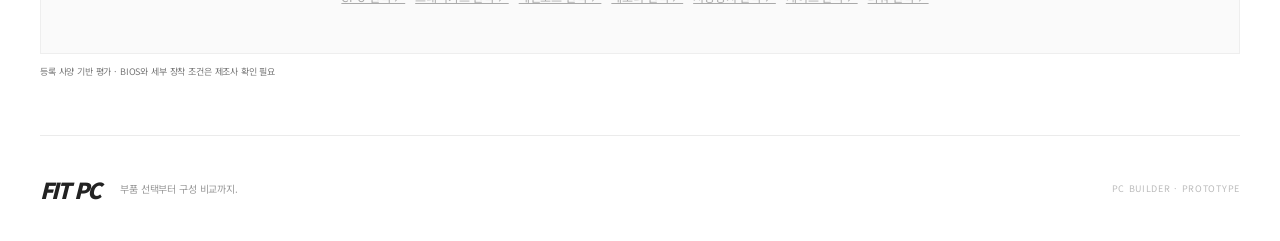
==== commit 60201db4: "Sync FIT PC site v28 with benchmark FPS and usability updates" ====
--- a/index.html
+++ b/index.html
@@ -1,11 +1,11 @@
 <!doctype html><html lang="ko"><head><meta charset="UTF-8"><meta name="viewport" content="width=device-width,initial-scale=1"><title>FIT PC — 나에게 맞는 컴퓨터</title><meta name="description" content="부품 선택부터 게임 성능까지, 나에게 맞는 컴퓨터를 한눈에 구성하세요."><link rel="stylesheet" href="shop.css"><style id="fit-loading-style">
 html.fit-loading{overflow:hidden}.fit-loader{position:fixed;inset:0;z-index:10000;display:none;align-items:center;justify-content:center;flex-direction:column;gap:24px;background:#fff;color:#151515}.fit-loading .fit-loader{display:flex}.fit-loader-logo{font:italic 900 clamp(38px,8vw,56px)/1 Arial,sans-serif;letter-spacing:-3px}.fit-loader-indicator{width:24px;height:24px;border:2px solid #e8e8e8;border-top-color:#171717;border-radius:50%;animation:fit-loading-spin .75s linear infinite}.fit-loader-label{font:400 13px/1.5 Arial,sans-serif;color:#737373;margin:0}@keyframes fit-loading-spin{to{transform:rotate(360deg)}}@media(prefers-reduced-motion:reduce){.fit-loader-indicator{animation:none;border-color:#171717}}
 </style><script id="fit-loading-script">(()=>{const root=document.documentElement;root.classList.add('fit-loading');let done=false;const finish=()=>{if(done)return;done=true;root.classList.remove('fit-loading');document.body?.removeAttribute('aria-busy');document.getElementById('fit-loader')?.remove();clearTimeout(fallback)};const fallback=setTimeout(finish,5000);document.addEventListener('DOMContentLoaded',()=>{document.body.setAttribute('aria-busy','true');const image=document.querySelector('.banner-gpu,.product-image img');const imageReady=image&&!image.complete?new Promise(resolve=>{image.addEventListener('load',resolve,{once:true});image.addEventListener('error',resolve,{once:true})}):Promise.resolve();Promise.race([imageReady,new Promise(resolve=>setTimeout(resolve,1400))]).then(()=>requestAnimationFrame(()=>requestAnimationFrame(finish)))},{once:true});window.addEventListener('pageshow',event=>{if(event.persisted)finish()});window.addEventListener('load',finish,{once:true})})();</script></head><body><div id="fit-loader" class="fit-loader" role="status" aria-live="polite" aria-label="FIT PC 로딩 중"><span class="fit-loader-logo" aria-hidden="true">FIT PC</span><span class="fit-loader-indicator" aria-hidden="true"></span><p class="fit-loader-label">불러오는 중</p></div>
-<div class="utility"><span>PC 구성 서비스</span><a href="#analysis">성능 확인</a><button id="load">저장한 구성</button></div><header><a class="logo" href="#">FIT PC</a><nav><a class="current" href="#builder">BUILD</a><a href="#analysis">REPORT</a><a class="cart-link" href="cart.html" aria-label="장바구니 보기"><svg width="23" height="25" viewBox="0 0 24 26" fill="none" stroke="currentColor" stroke-width="1.5"><path d="M4 8h16l1 16H3L4 8Z"/><path d="M8 10V6a4 4 0 0 1 8 0v4"/></svg><span class="cart-badge" data-cart-count hidden aria-hidden="true"></span></a></nav></header><main><section class="hero"><div class="hero-copy"><p class="edition">FIT PC / PARTS COLLECTION</p><h1>내 취향으로 고르는<br>첫 번째 PC.</h1><p>부품부터 성능까지, 한곳에서 비교하세요.</p></div><div class="hero-products"><img class="banner-gpu" src="images/gpu-2-photo.png" alt="MSI GeForce RTX 5070 GAMING TRIO 제품 사진"><img class="banner-cpu" src="images/cpu-2-photo.png" alt="AMD Ryzen 7 9800X3D 제품 사진"><span>THE BUILD EDIT</span></div></section><div class="demo"><b>인터랙티브 데모</b><span>실제 제품을 담은 비교용 카탈로그입니다. 가격과 FPS는 시연용이며 실시간 최저가·실측 성능과 다릅니다. 구형 제품은 판매가 종료되었을 수 있습니다.</span></div>
+<header><a class="logo" href="#">FIT PC</a><nav><a href="#builder">부품 구성</a><a href="#analysis">성능 확인</a><a class="cart-link" href="cart.html" aria-label="장바구니 보기"><svg width="23" height="25" viewBox="0 0 24 26" fill="none" stroke="currentColor" stroke-width="1.5"><path d="M4 8h16l1 16H3L4 8Z"/><path d="M8 10V6a4 4 0 0 1 8 0v4"/></svg><span class="cart-badge" data-cart-count hidden aria-hidden="true"></span></a></nav></header><main><section class="hero"><div class="hero-copy"><p class="edition">FIT PC / PARTS COLLECTION</p><h1>내 취향으로 고르는<br>첫 번째 PC.</h1><p>부품부터 성능까지, 한곳에서 비교하세요.</p></div><div class="hero-products"><img class="banner-gpu" src="images/gpu-2-photo.png" alt="MSI GeForce RTX 5070 GAMING TRIO 제품 사진"><img class="banner-cpu" src="images/cpu-2-photo.png" alt="AMD Ryzen 7 9800X3D 제품 사진"><span>THE BUILD EDIT</span></div></section><div class="demo"><b>인터랙티브 데모</b><span>실제 제품을 담은 비교용 카탈로그입니다. 11/08 확인가는 출처와 배송비를 표시합니다. 나머지는 최저가 오차를 검증하지 않은 예시 가격 또는 가격 미확인입니다. 게임 성능은 외부 실측·참고 추정·유사 모델 예시를 구분해 표시합니다. 구형 제품은 판매가 종료되었을 수 있습니다.</span></div>
 
 <nav id="categoryRail" class="category-rail" aria-label="부품 카테고리"></nav>
 <section id="builder"><div class="section-title"><div><span class="step">01</span><h2>부품 둘러보기</h2><p><span id="catalogSize"></span></p></div><button class="text-button" id="reset">↻ 처음부터</button></div><div class="build-layout"><div id="catalogPanel"><div class="catalog-heading"><div><h3 id="categoryTitle" tabindex="-1"></h3><p id="categoryHelp"></p></div><span id="productCount" aria-live="polite"></span></div><div class="catalog-controls"><label class="search-field"><span>제품 검색</span><input id="productSearch" type="search" placeholder="제품명, 시리즈, 용량 검색" autocomplete="off"></label><label><span>제조사</span><select id="brandFilter"><option value="all">모든 제조사</option></select></label><label><span>정렬</span><select id="sortOrder"><option value="default">기본순</option><option value="low">가격 낮은순</option><option value="high">가격 높은순</option><option value="name">제품명순</option></select></label></div><p id="selectionNotice" class="selection-notice" role="status" hidden></p><div id="cards" class="cards"></div><button id="moreProducts" class="more-products" hidden>제품 더 보기</button><p class="caption">※ 제조사·판매처의 실제 제품 사진입니다. 일부 CPU·메모리는 시리즈 대표 사진이며 정확한 외형은 제품 상세를 확인하세요.</p></div><aside><div class="summary-head"><span>선택한 부품</span><span id="count"></span></div><h3>나의 PC 구성</h3><p class="build-hint">항목을 눌러 부품을 변경할 수 있습니다.</p><div id="selected"></div><div class="total"><span>예시 견적 합계</span><strong id="total"></strong></div><div id="compatibility" hidden></div><button class="primary full" id="report">성능 확인하기</button><div class="aside-actions"><button id="save">장바구니에 담기</button><button id="download">견적 내려받기</button></div><p class="caption">예시 가격 · 배송비/조립비/OS/주변기기 제외</p></aside></div></section>
-<section id="analysis"><div class="section-title"><div><span class="step">02</span><h2>전체 성능 확인</h2><p>적합한 용도, 성능 제약, 구매 전 확인사항을 정리했습니다.</p></div><span class="report-label">사양 기반 참고 평가</span></div><div id="reportContent"></div><details id="gameDetails" class="game-details" hidden><summary>게임 성능 확인<span>해상도와 화질에 따른 예시 프레임 보기</span></summary><div class="game-details-body"><div class="report-settings"><label>해상도 <select id="resolution"><option value="1080">FHD · 1920 × 1080</option><option value="1440" selected>QHD · 2560 × 1440</option><option value="2160">4K · 3840 × 2160</option></select></label><label>그래픽 설정 <select id="quality"><option value="low">낮음</option><option value="high" selected>높음</option><option value="ultra">울트라</option></select></label></div><div id="gameContent"></div><p class="caption">FPS는 초당 표시되는 화면 수입니다. 표시 수치는 실측이 아닌 시연용 계산값입니다. 레이트레이싱·업스케일링·프레임 생성 기능을 끈 상태를 가정하며, 실제 성능은 게임 버전·설정·발열에 따라 달라집니다.</p></div></details><p class="caption">등록된 부품 정보에 따른 참고 평가입니다. 기본 규격·크기·예상 전력을 검사하며, BIOS 지원과 세부 장착 조건은 구매 전 제조사 자료로 확인해야 합니다.</p></section>
-<footer><a class="logo" href="#">FIT PC</a><p>부품 선택부터 구성 비교까지.</p><span>PC BUILDER · PROTOTYPE</span></footer></main><div id="toast" role="status"></div><script src="photos.js"></script><script src="catalog-extra.js"></script><script src="catalog-legacy.js"></script><script src="catalog-more.js"></script><script src="catalog-range.js"></script><script src="catalog.js"></script><script src="product-data.js"></script><script src="cart-store.js"></script><script src="cart-badge.js"></script><script src="reviews.js"></script><script src="evidence.js"></script><script src="app.js"></script></body></html>
+<section id="analysis"><div class="section-title"><div><span class="step">02</span><h2>전체 성능 확인</h2><p>적합한 용도, 성능 제약, 구매 전 확인사항을 정리했습니다.</p></div><span class="report-label">사양 기반 참고 평가</span></div><div id="reportContent"></div><details id="gameDetails" class="game-details" hidden><summary>게임 성능 확인<span>실측 자료 · 근거가 있는 참고 추정 · 유사 모델 예시</span></summary><div class="game-details-body"><div class="report-settings"><label>해상도 <select id="resolution"><option value="1080">FHD · 1920 × 1080</option><option value="1440" selected>QHD · 2560 × 1440</option><option value="2160">4K · 3840 × 2160</option></select></label><label>테스트 유형 <select id="quality"><option value="low">전체 테스트</option><option value="high" selected>비 RT 테스트</option><option value="ultra">레이트레이싱 테스트</option></select></label></div><div id="gameContent"></div><p class="caption">FPS = 초당 화면 수 · 막대는 동일한 눈금 기준</p></div></details><p class="caption">등록 사양 기반 평가 · BIOS와 세부 장착 조건은 제조사 확인 필요</p></section>
+<footer><a class="logo" href="#">FIT PC</a><p>부품 선택부터 구성 비교까지.</p><span>PC BUILDER · PROTOTYPE</span></footer></main><div id="toast" role="status"></div><script src="photos.js"></script><script src="catalog-extra.js"></script><script src="catalog-legacy.js"></script><script src="catalog-more.js"></script><script src="catalog-range.js"></script><script src="catalog.js"></script><script src="product-data.js"></script><script src="catalog-refresh.js"></script><script src="cart-store.js"></script><script src="cart-badge.js"></script><script src="evidence.js"></script><script src="benchmarks.js"></script><script src="app.js"></script></body></html>
 
 
--- a/shop.css
+++ b/shop.css
@@ -36,57 +36,21 @@
 .build-layout{grid-template-columns:minmax(0,1fr) 270px;gap:24px}.build-layout aside{padding:16px}.summary-head{margin-bottom:4px}aside h3{margin:5px 0 8px}.build-hint{margin:0 0 8px}.selected-row{grid-template-columns:67px minmax(0,1fr) 20px;gap:5px;padding:8px 0;align-items:center;min-height:38px}.selected-row .part-link{grid-column:1;font-size:10px;gap:3px}.selected-row strong{grid-column:2;grid-row:1;line-height:1.45}.selected-row button[data-remove]{grid-column:3;grid-row:1;min-height:28px}.total{padding:13px 0 7px}.total>strong{margin:4px 0}.compat{padding:8px;margin-bottom:6px}.compat summary{cursor:pointer}.compat details p,.compat p{margin:8px 0}.build-layout aside .primary{padding:11px;margin-top:8px}.build-layout aside>.caption{margin:8px 0 0}.report-purpose{display:flex;align-items:center;gap:14px;padding:18px 0}.report-purpose>span{font-size:11px;color:#666}.report-purpose strong{font-size:16px;font-weight:600}.report-purpose small{margin-left:auto;font-size:10px;color:#777}.verdict-grid{display:grid;grid-template-columns:1fr 1fr;gap:16px}.verdict-card{padding:22px;background:#fff;border:1px solid #e5e5e5;border-radius:4px}.verdict-con{background:#fff;border-color:#e5e5e5}.performance-summary .verdict-card h3{font-size:16px;display:flex;align-items:center;gap:8px;margin-bottom:18px}.verdict-card h3>span{display:inline-flex;width:22px;height:22px;align-items:center;justify-content:center;border:1px solid currentColor;border-radius:50%;font-size:16px}.verdict-pro h3,.verdict-con h3{color:#222}.verdict-card ul{list-style:none;padding:0;margin:0}.verdict-card li+li{border-top:1px solid #ddd8;padding-top:14px;margin-top:14px}.verdict-label{font-size:11px;color:#666;font-weight:600}.performance-summary .verdict-card p{margin:5px 0 0;line-height:1.65;color:#222;font-size:13px;word-break:keep-all;overflow-wrap:anywhere}.purchase-checks{padding:24px 0 18px}.performance-summary .purchase-checks h3{font-size:15px}.purchase-checks ul{display:grid;grid-template-columns:repeat(3,1fr);gap:18px;list-style:none;padding:0;margin:0}.purchase-checks li{border-left:2px solid #ddd;padding-left:12px}.purchase-checks strong{display:block;font-size:12px;font-weight:600;margin-bottom:6px}.purchase-checks li span{font-size:12px;line-height:1.7;color:#666}.performance-summary .review-missing{font-size:11px;color:#777}.review-sources{border-top:1px solid #eee;padding-top:14px;margin-top:0}.review-sources>div{margin:12px 0}.review-sources>div strong{display:block;font-weight:500}.review-sources a{margin-top:6px}@media(max-width:1000px){.build-layout{grid-template-columns:minmax(0,1fr) 250px;gap:20px}}@media(max-width:680px){.build-layout{grid-template-columns:1fr}.selected-row{grid-template-columns:78px minmax(0,1fr) 24px}.selected-row .part-link{font-size:11px}.report-purpose{flex-wrap:wrap;gap:8px 12px}.report-purpose small{flex-basis:100%;margin-left:0}.verdict-grid{grid-template-columns:1fr;gap:12px}.verdict-card{padding:18px}.purchase-checks ul{grid-template-columns:1fr;gap:14px}}
 
 
-/* Slightly larger section titles */
-#builder>.section-title h2{font-size:23px}.build-layout aside>h3{font-size:22px}@media(max-width:650px){#builder>.section-title h2{font-size:21px}}
-
-
-/* Two-pixel increase for builder content */
-#builder>.section-title p{font-size:14px}
-#builder .text-button{font-size:13px}
-#catalogPanel .catalog-heading h3{font-size:17px}
-#catalogPanel .catalog-heading p,#catalogPanel .catalog-heading>span{font-size:12px}
-#catalogPanel .catalog-controls label>span{font-size:12px}
-#catalogPanel .catalog-controls input,#catalogPanel .catalog-controls select{font-size:13px}
-#catalogPanel .card .brand,#catalogPanel .card h4{font-size:13px}
-#catalogPanel .card .spec{font-size:11px}
-#catalogPanel .photo-source{font-size:12px}
-#catalogPanel .price{font-size:16px}
-#catalogPanel .price small{font-size:14px}
-#catalogPanel .price:after{font-size:11px}
-#catalogPanel .card button{font-size:12px}
-#catalogPanel .caption{font-size:11px}
-#catalogPanel .more-products{font-size:14px}
-#catalogPanel .blocked-reason{font-size:13px}
-#builder aside .summary-head{font-size:11px}
-#builder aside .build-hint{font-size:12px}
-#builder aside .selected-row .part-link{font-size:12px}
-#builder aside .part-link>span{font-size:12px}
-#builder aside .selected-row strong{font-size:11px}
-#builder aside .selected-row button[data-remove]{font-size:16px}
-#builder aside .total>span{font-size:13px}
-#builder aside .total>strong{font-size:27px}
-#builder aside .compat{font-size:11px}
-#builder aside .primary{font-size:13px}
-#builder aside .aside-actions button{font-size:11px}
-#builder aside .caption{font-size:11px}
-@media(max-width:680px){
-#catalogPanel .catalog-controls input,#catalogPanel .catalog-controls select{font-size:14px}
-#builder aside .build-hint{font-size:13px}
-#builder aside .selected-row .part-link{font-size:13px}
-}
-@media(max-width:650px){
-#builder>.section-title p{font-size:13px}
-#builder aside .summary-head{font-size:12px}
-#builder aside .selected-row strong{font-size:13px}
-#builder aside .total>strong{font-size:31px}
-#builder aside .compat{font-size:12px}
-#builder aside .primary{font-size:14px}
-#builder aside .aside-actions button{font-size:13px}
-}
-
 /* Monochrome reading cues in the performance report */
 .verdict-card li{position:relative;padding-left:16px}.verdict-card li:before{content:'';position:absolute;left:0;top:8px;width:4px;height:4px;border-radius:50%;background:#555}.verdict-card li+li:before{top:22px}.verdict-label{display:inline-block;padding:2px 7px;border:1px solid #e5e5e5;border-radius:3px;color:#333;font-weight:600;line-height:1.5}.performance-summary .verdict-card p{margin-top:8px;line-height:1.85}.key-point{font-weight:700;color:#111}.report-purpose>span{border-left:3px solid #222;padding-left:9px;color:#444}.purchase-checks li{position:relative;padding-left:23px;border-left:0}.purchase-checks li:before{content:'';position:absolute;left:0;top:3px;width:11px;height:11px;border:1px solid #777;border-radius:2px}.purchase-checks strong{font-weight:700}.performance-summary .purchase-checks h3{padding-bottom:10px;border-bottom:1px solid #e5e5e5;margin-bottom:16px}
 
 .cart-link{position:relative}.cart-badge{position:absolute;top:-8px;right:-10px;display:inline-flex;align-items:center;justify-content:center;min-width:18px;height:18px;padding:0 4px;border-radius:999px;background:#222;color:#fff;font-family:inherit;font-size:11px;font-weight:600;line-height:1;box-sizing:border-box}.cart-badge[hidden]{display:none}
 
 .evidence-context{display:grid;gap:5px;margin-top:8px;font-size:12px;line-height:1.6;color:#666}.evidence-context a,.evidence-facts a{color:#333;text-decoration:underline;text-underline-offset:3px}.evidence-facts{margin:16px 0;padding:12px;border:1px solid #e5e5e5;font-size:13px}.evidence-facts summary{cursor:pointer}.evidence-facts div{display:grid;gap:5px;margin-top:12px}.verdict-card .key-point{font-weight:700}
+
+/* Keep inactive actions and reading cues visually unambiguous. */
+#reset[hidden]{display:none}.aside-actions button:disabled{opacity:.45;cursor:default;background:none}.purchase-checks li:before{width:4px;height:4px;top:9px;border:0;border-radius:50%;background:#777}.purchase-checks li{padding-left:16px}
+
+.price-audit{display:block;font-size:10px;color:#777;line-height:1.6;margin-top:7px}.price-audit[href]{text-decoration:underline}.card:has(.price-audit[href]) .price:after{content:"확인한 상품 가격 · 배송비 별도"}
+
+.benchmark-scope,.benchmark-empty{font-size:12px;line-height:1.8;color:#666}.benchmark-result{padding:22px 0;border-top:1px solid #e5e5e5}.benchmark-result h4{margin:0;font-size:14px}.benchmark-preset{font-size:12px;line-height:1.7}.benchmark-result dl{font-size:11px;line-height:1.8}.benchmark-result dl>div{display:grid;grid-template-columns:90px 1fr;gap:10px;margin:7px 0}.benchmark-result dt{color:#888}.benchmark-result dd{margin:0}.benchmark-result a{font-size:12px;text-decoration:underline}.benchmark-result .game-head{gap:15px;align-items:start}.benchmark-result .game-head strong{white-space:nowrap}
+
+.benchmark-method{padding:12px;border:1px dashed #aaa;background:#fafafa;font-size:12px;line-height:1.8;color:#555}
+
+/* Keep results visible; expand supporting evidence on demand. */
+.verdict-card{padding:20px}.verdict-card li{display:grid;grid-template-columns:62px minmax(0,1fr);gap:12px;padding-left:0}.verdict-card li:before{display:none}.verdict-label{padding:3px 0;border:0;align-self:start;font-size:12px;color:#666}.verdict-body{min-width:0}.performance-summary .verdict-card .verdict-lead{margin:0;font-size:14px;line-height:1.75;font-weight:500}.performance-summary .verdict-card .verdict-detail{margin:7px 0 0;font-size:12px;line-height:1.7;color:#666}.evidence-context{display:block;font-size:11px;margin-top:10px}.evidence-context summary,.benchmark-evidence summary,.purchase-checks summary{cursor:pointer;color:#666;font-size:12px;line-height:1.7}.evidence-context[open]>span,.evidence-context[open]>a{display:block;margin-top:8px}.purchase-checks{padding:16px 0;border-bottom:1px solid #eee}.purchase-checks ul{margin-top:16px}.benchmark-result{padding:20px 0}.benchmark-result .game-head{align-items:baseline;flex-wrap:wrap;gap:6px 16px}.benchmark-result .game-head strong{font-size:22px}.benchmark-result .game-head small{font-size:11px;font-weight:400;color:#666}.benchmark-preset{margin:7px 0 14px;color:#666}.fps-track{position:relative;height:6px;background:#ededed;border-radius:3px;overflow:hidden}.fps-fill,.fps-range{position:absolute;top:0;height:100%;background:#292929}.fps-range{background:#999}.fps-axis{display:flex;justify-content:space-between;font-size:10px;color:#777;margin:7px 0 12px;font-variant-numeric:tabular-nums}.benchmark-evidence{margin-top:10px}.benchmark-method{padding:0;border:0;background:none;font-size:12px}.benchmark-note,.benchmark-scope{font-size:11px;line-height:1.6;color:#777}.benchmark-evidence summary:focus-visible,.evidence-context summary:focus-visible,.purchase-checks summary:focus-visible{outline:2px solid #444;outline-offset:4px}@media(max-width:680px){.verdict-card li{grid-template-columns:1fr;gap:5px}.verdict-card{padding:16px}.benchmark-result .game-head h4{flex-basis:100%}}
